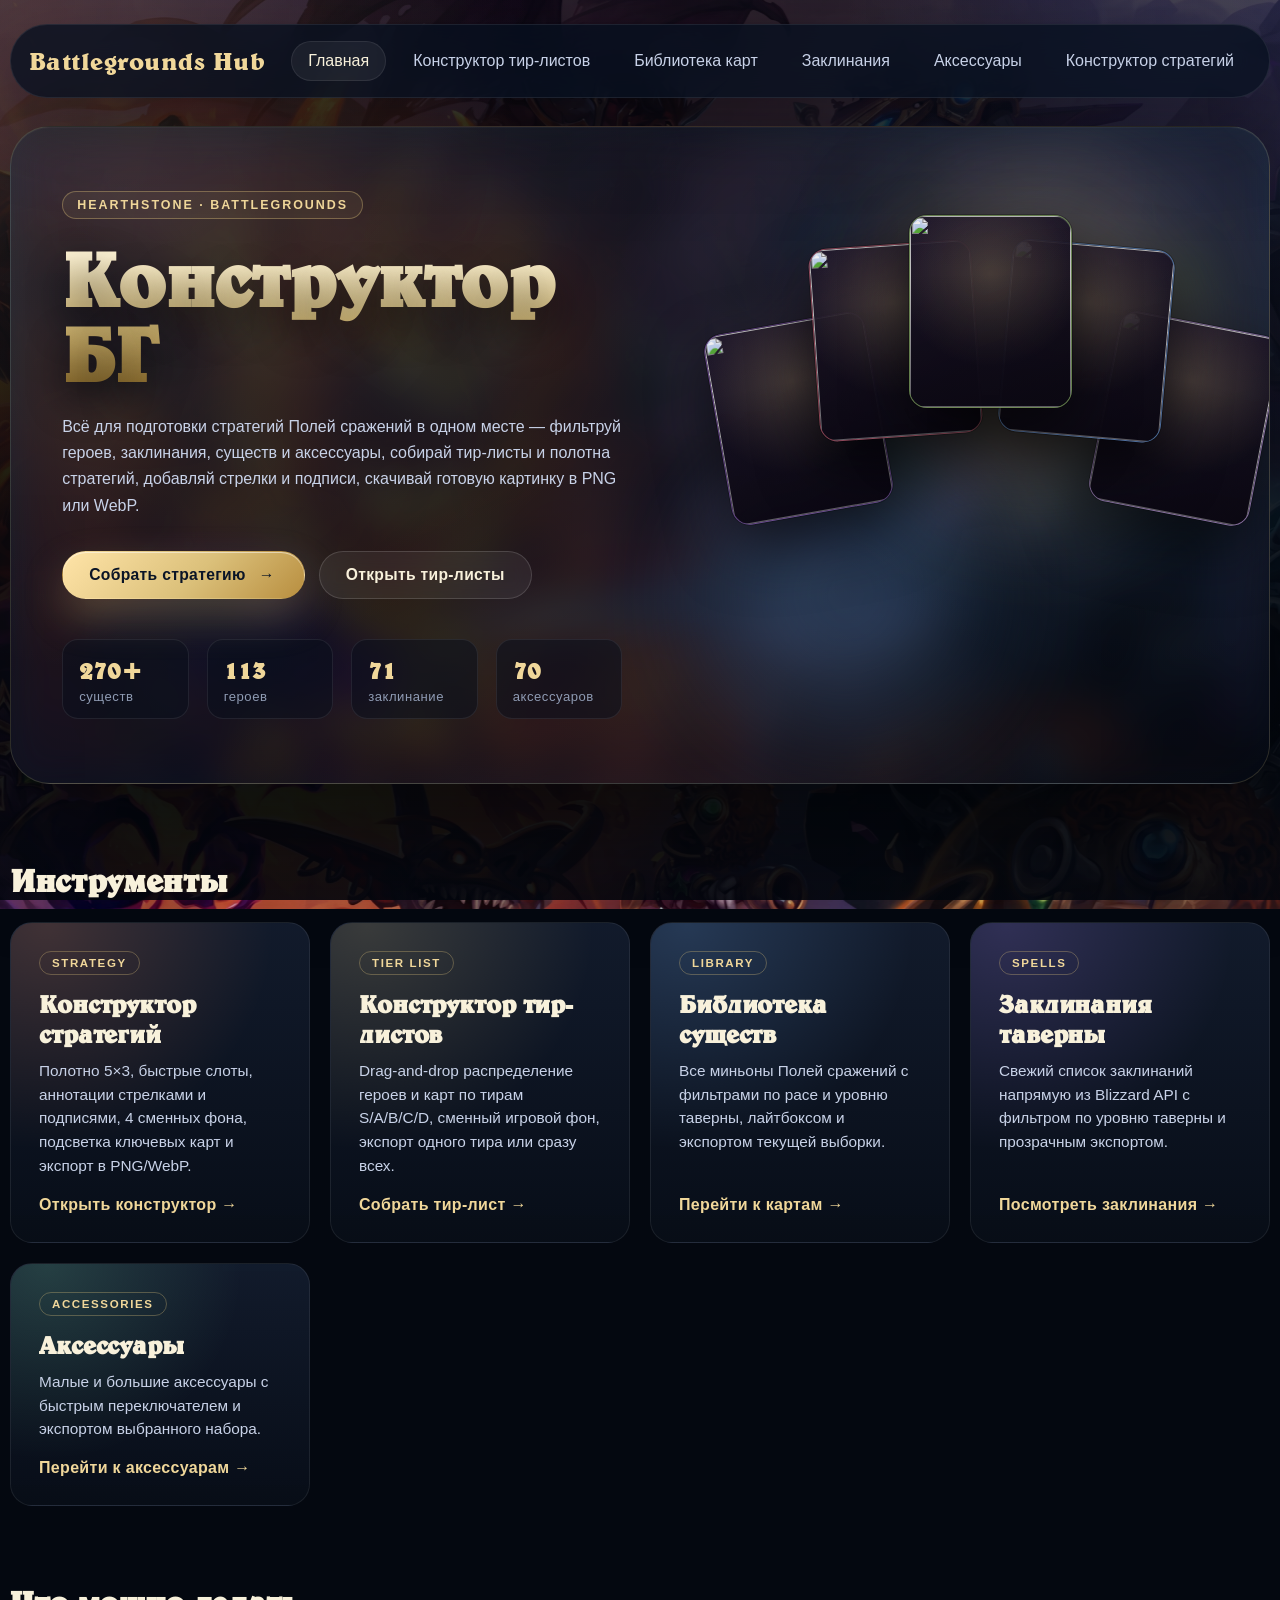
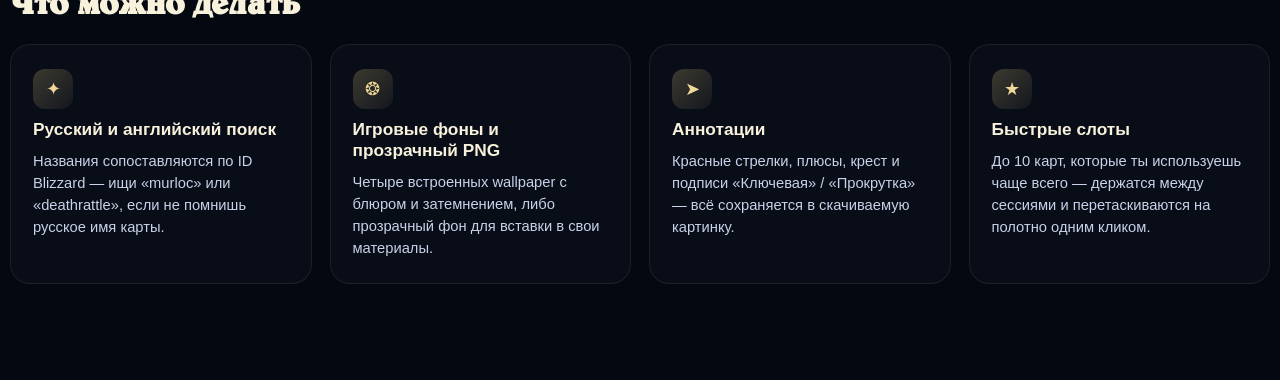
==== index.html @ 615b203b "Real card art and polish on landing Landing hero now showcases five real Battlegrounds cards — one p" ====
<!DOCTYPE html>
<html lang="ru">
<head>
  <meta charset="UTF-8">
  <meta name="viewport" content="width=device-width, initial-scale=1.0">
  <title>Конструктор БГ</title>
  <link rel="icon" type="image/svg+xml" href="./favicon.svg">
  <link rel="preload" as="image" href="./wallpaper.jpg" fetchpriority="high">
  <link rel="preload" as="font" type="font/otf" href="./font.otf" crossorigin>
  <link rel="stylesheet" href="./styles.css">
</head>
<body class="landing-page">
  <div class="page-shell page-shell-wide">
    <header class="site-header">
      <a class="brand-mark" href="./index.html">Battlegrounds Hub</a>
      <nav class="site-nav" aria-label="Основная навигация">
        <a class="nav-link is-active" href="./index.html">Главная</a>
        <a class="nav-link" href="./hero-tier-builder.html">Конструктор тир-листов</a>
        <a class="nav-link" href="./library.html">Библиотека карт</a>
        <a class="nav-link" href="./blizzard-spells.html">Заклинания</a>
        <a class="nav-link" href="./accessories.html">Аксессуары</a>
        <a class="nav-link" href="./strategy-builder.html">Конструктор стратегий</a>
      </nav>
    </header>

    <main class="landing-main">
      <section class="landing-hero">
        <div class="landing-hero-copy">
          <span class="landing-badge">Hearthstone · Battlegrounds</span>
          <h1 class="landing-title">Конструктор БГ</h1>
          <p class="landing-lead">
            Всё для подготовки стратегий Полей сражений в одном месте — фильтруй героев, заклинания, существ и аксессуары,
            собирай тир-листы и полотна стратегий, добавляй стрелки и подписи, скачивай готовую картинку в PNG или WebP.
          </p>
          <div class="landing-cta">
            <a class="landing-cta-primary" href="./strategy-builder.html">
              <span>Собрать стратегию</span>
              <span class="landing-cta-arrow" aria-hidden="true">→</span>
            </a>
            <a class="landing-cta-secondary" href="./hero-tier-builder.html">Открыть тир-листы</a>
          </div>

          <ul class="landing-stats" aria-label="Библиотека карт">
            <li>
              <span class="landing-stat-value">270+</span>
              <span class="landing-stat-label">существ</span>
            </li>
            <li>
              <span class="landing-stat-value">113</span>
              <span class="landing-stat-label">героев</span>
            </li>
            <li>
              <span class="landing-stat-value">71</span>
              <span class="landing-stat-label">заклинание</span>
            </li>
            <li>
              <span class="landing-stat-value">70</span>
              <span class="landing-stat-label">аксессуаров</span>
            </li>
          </ul>
        </div>

        <div class="landing-hero-visual" aria-hidden="true">
          <div class="landing-glow landing-glow-a"></div>
          <div class="landing-glow landing-glow-b"></div>
          <div class="landing-card-stack">
            <span class="landing-card landing-card-1" data-race="DRAGON">
              <img src="/api/card-art?id=BGS_041&amp;locale=ruRU&amp;size=256x" alt="" loading="eager" decoding="async" fetchpriority="low">
            </span>
            <span class="landing-card landing-card-2" data-race="DEMON">
              <img src="/api/card-art?id=BG26_523&amp;locale=ruRU&amp;size=256x" alt="" loading="eager" decoding="async" fetchpriority="low">
            </span>
            <span class="landing-card landing-card-3" data-race="BEAST">
              <img src="/api/card-art?id=BG29_808&amp;locale=ruRU&amp;size=256x" alt="" loading="eager" decoding="async" fetchpriority="low">
            </span>
            <span class="landing-card landing-card-4" data-race="MECHANICAL">
              <img src="/api/card-art?id=BG33_371&amp;locale=ruRU&amp;size=256x" alt="" loading="eager" decoding="async" fetchpriority="low">
            </span>
            <span class="landing-card landing-card-5" data-race="UNDEAD">
              <img src="/api/card-art?id=BG31_835&amp;locale=ruRU&amp;size=256x" alt="" loading="eager" decoding="async" fetchpriority="low">
            </span>
          </div>
        </div>
      </section>

      <section class="landing-features" aria-label="Разделы сайта">
        <h2 class="landing-section-title">Инструменты</h2>
        <div class="landing-feature-grid">
          <a class="landing-feature landing-feature-strategy" href="./strategy-builder.html">
            <span class="landing-feature-kicker">Strategy</span>
            <h3>Конструктор стратегий</h3>
            <p>Полотно 5×3, быстрые слоты, аннотации стрелками и подписями, 4 сменных фона, подсветка ключевых карт и экспорт в PNG/WebP.</p>
            <span class="landing-feature-cta">Открыть конструктор →</span>
          </a>

          <a class="landing-feature landing-feature-tier" href="./hero-tier-builder.html">
            <span class="landing-feature-kicker">Tier List</span>
            <h3>Конструктор тир-листов</h3>
            <p>Drag-and-drop распределение героев и карт по тирам S/A/B/C/D, сменный игровой фон, экспорт одного тира или сразу всех.</p>
            <span class="landing-feature-cta">Собрать тир-лист →</span>
          </a>

          <a class="landing-feature landing-feature-library" href="./library.html">
            <span class="landing-feature-kicker">Library</span>
            <h3>Библиотека существ</h3>
            <p>Все миньоны Полей сражений с фильтрами по расе и уровню таверны, лайтбоксом и экспортом текущей выборки.</p>
            <span class="landing-feature-cta">Перейти к картам →</span>
          </a>

          <a class="landing-feature landing-feature-spells" href="./blizzard-spells.html">
            <span class="landing-feature-kicker">Spells</span>
            <h3>Заклинания таверны</h3>
            <p>Свежий список заклинаний напрямую из Blizzard API с фильтром по уровню таверны и прозрачным экспортом.</p>
            <span class="landing-feature-cta">Посмотреть заклинания →</span>
          </a>

          <a class="landing-feature landing-feature-accessories" href="./accessories.html">
            <span class="landing-feature-kicker">Accessories</span>
            <h3>Аксессуары</h3>
            <p>Малые и большие аксессуары с быстрым переключателем и экспортом выбранного набора.</p>
            <span class="landing-feature-cta">Перейти к аксессуарам →</span>
          </a>
        </div>
      </section>

      <section class="landing-highlights" aria-label="Что умеет сайт">
        <h2 class="landing-section-title">Что можно делать</h2>
        <div class="landing-highlight-grid">
          <article class="landing-highlight">
            <span class="landing-highlight-icon" aria-hidden="true">✦</span>
            <h4>Русский и английский поиск</h4>
            <p>Названия сопоставляются по ID Blizzard — ищи «murloc» или «deathrattle», если не помнишь русское имя карты.</p>
          </article>
          <article class="landing-highlight">
            <span class="landing-highlight-icon" aria-hidden="true">❂</span>
            <h4>Игровые фоны и прозрачный PNG</h4>
            <p>Четыре встроенных wallpaper с блюром и затемнением, либо прозрачный фон для вставки в свои материалы.</p>
          </article>
          <article class="landing-highlight">
            <span class="landing-highlight-icon" aria-hidden="true">➤</span>
            <h4>Аннотации</h4>
            <p>Красные стрелки, плюсы, крест и подписи «Ключевая» / «Прокрутка» — всё сохраняется в скачиваемую картинку.</p>
          </article>
          <article class="landing-highlight">
            <span class="landing-highlight-icon" aria-hidden="true">★</span>
            <h4>Быстрые слоты</h4>
            <p>До 10 карт, которые ты используешь чаще всего — держатся между сессиями и перетаскиваются на полотно одним кликом.</p>
          </article>
        </div>
      </section>
    </main>
  </div>
</body>
</html>
---- styles.css ----
@font-face {
  font-family: "BgDisplay";
  src: url("./font.otf") format("opentype");
  font-display: swap;
}

:root {
  --bg: #07101f;
  --bg-soft: #0e1a2f;
  --panel: rgba(11, 20, 37, 0.86);
  --panel-strong: rgba(17, 28, 50, 0.94);
  --panel-border: rgba(255, 255, 255, 0.08);
  --text: #f8f1db;
  --muted: #c8d2e8;
  --muted-soft: #8f9bb3;
  --gold: #dbc07a;
  --gold-strong: #f0d79a;
  --accent: #79b7ff;
  --accent-soft: rgba(121, 183, 255, 0.18);
  --danger: #ff857e;
  --shadow: 0 28px 80px rgba(0, 0, 0, 0.34);
  --radius-xl: 32px;
  --radius-lg: 24px;
  --radius-md: 18px;
  --radius-sm: 12px;
  --content-width: min(1380px, calc(100vw - 48px));
}

* {
  box-sizing: border-box;
}

html {
  color-scheme: dark;
  scroll-behavior: smooth;
}

body {
  position: relative;
  isolation: isolate;
  margin: 0;
  min-height: 100vh;
  font-family: "Segoe UI", sans-serif;
  color: var(--text);
  background: #040810;
}

body::before,
body::after {
  content: "";
  position: fixed;
  inset: 0;
  pointer-events: none;
}

body::before {
  z-index: -2;
  background:
    linear-gradient(180deg, rgba(3, 8, 16, 0.1), rgba(3, 8, 16, 0.18)),
    url("./wallpaper.jpg") center / cover no-repeat;
  transform: scale(1.02);
}

body::after {
  z-index: -1;
  background:
    radial-gradient(circle at top left, rgba(219, 192, 122, 0.16), transparent 34%),
    radial-gradient(circle at top right, rgba(80, 137, 255, 0.12), transparent 28%),
    linear-gradient(180deg, rgba(4, 8, 16, 0.7) 0%, rgba(4, 10, 18, 0.8) 42%, rgba(3, 7, 14, 0.9) 100%);
}

img {
  display: block;
  max-width: 100%;
}

button,
input,
select {
  font: inherit;
}

a {
  color: inherit;
  text-decoration: none;
}

.page-shell {
  width: var(--content-width);
  margin: 0 auto;
  padding: 24px 0 72px;
}

.page-shell-wide {
  width: min(1960px, calc(100vw - 16px));
}

.site-header {
  position: sticky;
  top: 12px;
  z-index: 30;
  display: flex;
  align-items: center;
  justify-content: space-between;
  gap: 18px;
  padding: 16px 18px;
  margin-bottom: 28px;
  border: 1px solid var(--panel-border);
  border-radius: 999px;
  background: rgba(7, 16, 31, 0.78);
  backdrop-filter: blur(18px);
  box-shadow: var(--shadow);
}

.brand-mark,
h1,
h2,
h3,
.tier-badge,
.stat-card strong {
  font-family: "BgDisplay", serif;
  letter-spacing: 0.02em;
}

.brand-mark {
  font-size: clamp(1.15rem, 2vw, 1.55rem);
  color: var(--gold-strong);
}

.site-nav {
  display: flex;
  flex-wrap: wrap;
  justify-content: flex-end;
  gap: 10px;
}

.nav-link,
.chip,
.download-button,
.secondary-button,
.primary-link,
.secondary-link {
  border-radius: 999px;
  transition: transform 0.18s ease, border-color 0.18s ease, background-color 0.18s ease, color 0.18s ease;
}

.nav-link {
  padding: 10px 16px;
  color: var(--muted);
  border: 1px solid transparent;
}

.nav-link:hover,
.nav-link:focus-visible,
.nav-link.is-active {
  color: var(--text);
  border-color: var(--panel-border);
  background: rgba(255, 255, 255, 0.06);
}

.poster-hero,
.page-hero,
.library-controls-panel,
.tier-section,
.feature-panel,
.card-tile,
.lightbox-dialog {
  border: 1px solid var(--panel-border);
  background: var(--panel);
  box-shadow: var(--shadow);
}

.poster-hero,
.page-hero {
  position: relative;
  overflow: hidden;
  padding: clamp(28px, 5vw, 56px);
  border-radius: var(--radius-xl);
  background:
    radial-gradient(circle at 12% 18%, rgba(219, 192, 122, 0.18), transparent 28%),
    radial-gradient(circle at 82% 20%, rgba(121, 183, 255, 0.16), transparent 24%),
    linear-gradient(145deg, rgba(19, 28, 44, 0.96), rgba(7, 13, 24, 0.94));
}

.poster-hero {
  min-height: 360px;
  display: grid;
  align-content: center;
}

.eyebrow {
  margin: 0 0 12px;
  color: var(--gold);
  text-transform: uppercase;
  letter-spacing: 0.14em;
  font-size: 0.82rem;
}

h1 {
  margin: 0;
  font-size: clamp(2.4rem, 5vw, 4.8rem);
  line-height: 0.95;
}

.hero-copy {
  max-width: 860px;
  margin: 18px 0 0;
  color: var(--muted);
  font-size: clamp(1rem, 1.5vw, 1.16rem);
  line-height: 1.6;
}

.hero-actions,
.controls-actions,
.filter-heading-row,
.results-bar,
.tier-header,
.tier-meta,
.controls-topline {
  display: flex;
  align-items: center;
  justify-content: space-between;
  gap: 14px;
}

.hero-actions {
  margin-top: 26px;
  justify-content: flex-start;
  flex-wrap: wrap;
}

.primary-link,
.secondary-link,
.download-button,
.secondary-button {
  cursor: pointer;
  border: 1px solid var(--panel-border);
  padding: 13px 20px;
}

.primary-link,
.download-button {
  color: #08111e;
  background: linear-gradient(135deg, var(--gold-strong), #b89e61);
  font-weight: 700;
}

.secondary-link,
.secondary-button {
  color: var(--text);
  background: rgba(255, 255, 255, 0.04);
}

.primary-link:hover,
.secondary-link:hover,
.download-button:hover,
.secondary-button:hover,
.chip:hover,
.chip:focus-visible {
  transform: translateY(-1px);
}

.feature-grid,
.hero-stats {
  display: grid;
  gap: 18px;
  margin-top: 24px;
}

.feature-grid {
  grid-template-columns: repeat(auto-fit, minmax(280px, 1fr));
}

.feature-panel {
  min-height: 220px;
  padding: 28px;
  border-radius: var(--radius-lg);
}

.feature-panel h2,
.panel-title,
.group-header h2,
.tier-title {
  margin: 0;
  font-size: clamp(1.5rem, 2vw, 2.2rem);
}

.feature-panel p,
.panel-subtitle,
.group-summary,
.tier-summary,
.stat-card span,
.filter-caption,
.library-status,
.card-meta,
.lightbox-meta,
.lightbox-text {
  color: var(--muted);
  line-height: 1.5;
}

.panel-kicker {
  display: inline-block;
  margin-bottom: 10px;
  color: var(--gold);
}

.hero-stats {
  grid-template-columns: repeat(auto-fit, minmax(180px, 1fr));
}

.stat-card {
  padding: 18px 20px;
  border-radius: var(--radius-md);
  border: 1px solid var(--panel-border);
  background: rgba(255, 255, 255, 0.04);
}

.stat-card strong {
  display: block;
  margin-bottom: 6px;
  font-size: 1.5rem;
}

.tiers,
.library-results {
  margin-top: 28px;
}

.tiers,
.library-groups {
  display: grid;
  gap: 22px;
}

.tier-section,
.library-controls-panel {
  padding: 22px;
  border-radius: var(--radius-lg);
  content-visibility: auto;
  contain-intrinsic-size: 900px;
}

.tier-badge {
  display: inline-flex;
  align-items: center;
  justify-content: center;
  min-width: 84px;
  height: 84px;
  border-radius: 28px;
  font-size: 2rem;
  color: #07101f;
  background: linear-gradient(135deg, var(--gold-strong), #b29b62);
}

.hero-grid {
  display: grid;
  grid-template-columns: repeat(8, minmax(0, 1fr));
  gap: 16px;
  margin-top: 20px;
}

.hero-card {
  position: relative;
  overflow: hidden;
  display: flex;
  flex-direction: column;
  min-height: 0;
  border-radius: 24px;
  border: 1px solid rgba(255, 255, 255, 0.06);
  background: linear-gradient(180deg, rgba(31, 42, 63, 0.96), rgba(7, 13, 24, 0.98));
}

.hero-thumb {
  width: 100%;
  aspect-ratio: 0.75;
  object-fit: contain;
  object-position: center;
  background: rgba(255, 255, 255, 0.04);
}

.hero-card-body {
  display: grid;
  gap: 8px;
  padding: 12px;
}

.hero-rank {
  width: fit-content;
  padding: 7px 12px;
  border-radius: 999px;
  background: rgba(6, 11, 22, 0.86);
  color: var(--gold-strong);
  font-size: 0.85rem;
  font-weight: 700;
}

.hero-name {
  margin: 0;
  font-size: 1rem;
  line-height: 1.2;
}

.hero-subtitle {
  font-size: 0.92rem;
  color: var(--muted);
}

.library-controls-panel {
  margin-top: 24px;
  position: relative;
  overflow: hidden;
  background:
    radial-gradient(circle at top left, rgba(219, 192, 122, 0.12), transparent 22%),
    linear-gradient(180deg, rgba(10, 18, 33, 0.95), rgba(7, 16, 31, 0.9));
}

.controls-topline {
  flex-wrap: wrap;
}

.controls-grid {
  display: grid;
  grid-template-columns: minmax(0, 2fr) minmax(220px, 1fr);
  gap: 16px;
  margin-top: 20px;
}

.utility-row {
  display: flex;
  justify-content: flex-start;
  margin-top: 18px;
}

.toggle-chip {
  position: relative;
  display: inline-flex;
  align-items: center;
  gap: 12px;
  padding: 12px 16px;
  border: 1px solid var(--panel-border);
  border-radius: 999px;
  background: rgba(255, 255, 255, 0.04);
  cursor: pointer;
}

.toggle-chip input {
  position: absolute;
  opacity: 0;
  pointer-events: none;
}

.toggle-chip-box {
  width: 22px;
  height: 22px;
  border-radius: 7px;
  border: 1px solid rgba(255, 255, 255, 0.2);
  background: rgba(255, 255, 255, 0.05);
}

.toggle-chip-icon {
  width: 24px;
  height: 24px;
  background: url("./assset/дуо.webp") center / contain no-repeat;
}

.toggle-chip-label {
  color: var(--text);
  font-weight: 600;
}

.toggle-chip input:checked + .toggle-chip-box {
  background: linear-gradient(135deg, var(--gold-strong), #b89e61);
  border-color: transparent;
  box-shadow: inset 0 0 0 2px rgba(8, 17, 30, 0.25);
}

.control-field {
  display: grid;
  gap: 10px;
}

.control-label,
.filter-heading {
  margin: 0;
  font-weight: 700;
  color: var(--text);
}

.text-input,
.select-input {
  width: 100%;
  min-height: 52px;
  padding: 14px 16px;
  color: var(--text);
  border: 1px solid var(--panel-border);
  border-radius: 16px;
  background: rgba(255, 255, 255, 0.05);
}

.select-input,
.select-input option,
.select-input optgroup {
  color: var(--text);
  background-color: #141f33;
}

.select-input option:checked,
.select-input option:hover,
.select-input option:focus {
  color: #08111e;
  background: var(--gold-strong);
}

.text-input::placeholder {
  color: var(--muted-soft);
}

.filter-block {
  margin-top: 20px;
}

.chip-row {
  display: flex;
  flex-wrap: wrap;
  gap: 10px;
  margin-top: 12px;
}

.chip {
  display: inline-flex;
  align-items: center;
  gap: 10px;
  padding: 9px 14px;
  border: 1px solid var(--panel-border);
  background: rgba(255, 255, 255, 0.04);
  color: var(--muted);
  cursor: pointer;
}

.chip-icon {
  width: 26px;
  height: 26px;
  flex: 0 0 26px;
  background-image: var(--chip-icon);
  background-repeat: no-repeat;
  background-position: center;
  background-size: contain;
}

.chip-label {
  white-space: nowrap;
}

.chip.is-active {
  color: #08111e;
  border-color: transparent;
  background: linear-gradient(135deg, var(--gold-strong), #b89e61);
}

.results-bar {
  margin-bottom: 16px;
}

.library-card-grid {
  display: grid;
  grid-template-columns: repeat(8, minmax(0, 1fr));
  gap: 12px;
}

.card-tile {
  padding: 0;
  border: 0;
  border-radius: 0;
  background: transparent;
  box-shadow: none;
  cursor: pointer;
}

.card-tile:hover {
  transform: translateY(-2px);
}

.card-art {
  width: 100%;
  aspect-ratio: 0.715;
  object-fit: contain;
  object-position: center;
  border-radius: 8px;
  background: transparent;
}

.card-copy {
  display: none;
}

.library-card-grid-flat {
  margin-top: 8px;
}

.lightbox[hidden] {
  display: none;
}

.builder-layout {
  display: grid;
  grid-template-columns: minmax(460px, 620px) minmax(0, 1fr);
  gap: 18px;
}

.hero-tier-layout {
  display: grid;
  grid-template-columns: minmax(320px, 380px) minmax(0, 1fr);
  gap: 22px;
}

.builder-sidebar,
.builder-canvas-panel,
.hero-tier-sidebar,
.hero-tier-board {
  border: 1px solid var(--panel-border);
  border-radius: var(--radius-lg);
  background: var(--panel);
  box-shadow: var(--shadow);
  contain: layout paint;
}

.builder-sidebar,
.hero-tier-sidebar,
.hero-tier-board {
  padding: 22px;
}

.strategy-builder-page .builder-sidebar,
.strategy-builder-page .builder-canvas-panel {
  min-height: calc(100vh - 142px);
}

.builder-sidebar-wide {
  padding-right: 16px;
}

.builder-canvas-panel-compact {
  padding-inline: 18px;
}

.builder-title {
  margin: 0;
  font-size: clamp(2rem, 3vw, 3rem);
}

.builder-controls {
  margin-top: 20px;
}

.builder-filter-row,
.builder-toolbar {
  display: grid;
  grid-template-columns: repeat(2, minmax(0, 1fr));
  gap: 14px;
  margin-top: 14px;
}

.builder-filter-row-secondary {
  grid-template-columns: 1fr;
}

.builder-filter-row-triple {
  grid-template-columns: repeat(3, minmax(0, 1fr));
}

.builder-toolbar {
  grid-template-columns: repeat(3, minmax(0, 1fr));
}

.builder-library {
  display: grid;
  grid-template-columns: repeat(2, minmax(0, 1fr));
  gap: 12px;
  max-height: calc(100vh - 420px);
  margin-top: 16px;
  padding-right: 6px;
  overflow: auto;
  contain: layout paint;
  overscroll-behavior: contain;
  scrollbar-gutter: stable;
}

.builder-library-dense {
  max-height: calc(100vh - 360px);
}

.tier-builder-pool {
  contain: layout paint;
  overscroll-behavior: contain;
}

.hero-tier-toolbar {
  display: grid;
  grid-template-columns: repeat(2, minmax(0, 1fr));
  gap: 14px;
  margin-top: 16px;
}

.hero-tier-search {
  margin-top: 18px;
}

.hero-tier-summary {
  margin-top: 16px;
}

.hero-tier-pool {
  display: grid;
  grid-template-columns: repeat(auto-fill, minmax(140px, 140px));
  justify-content: start;
  gap: 18px 22px;
  max-height: 68vh;
  margin-top: 16px;
  padding-right: 6px;
  overflow: auto;
}

.tier-builder-rows {
  position: relative;
  display: grid;
  gap: 16px;
  isolation: isolate;
  padding: 16px;
  border-radius: var(--radius-lg);
}

.tier-builder-rows.has-wallpaper {
  background: #030813;
  border: 1px solid var(--panel-border);
  overflow: hidden;
}

.tier-builder-rows.has-wallpaper::before {
  content: "";
  position: absolute;
  inset: -40px;
  background-image: var(--board-wallpaper, url("./wallpaper.jpg"));
  background-position: center;
  background-size: cover;
  background-repeat: no-repeat;
  filter: blur(14px) brightness(0.45);
  z-index: 0;
  pointer-events: none;
  will-change: transform;
}

.tier-builder-rows[data-background="wallpaper"] { --board-wallpaper: url("./wallpaper.jpg"); }
.tier-builder-rows[data-background="wallpaper1"] { --board-wallpaper: url("./wallpaper1.jpg"); }
.tier-builder-rows[data-background="wallpaper2"] { --board-wallpaper: url("./wallpaper2.jpg"); }
.tier-builder-rows[data-background="wallpaper3"] { --board-wallpaper: url("./wallpaper3.jpg"); }

.tier-builder-rows.has-wallpaper::after {
  content: "";
  position: absolute;
  inset: 0;
  background: rgba(4, 8, 16, 0.35);
  z-index: 1;
  pointer-events: none;
}

.tier-builder-rows.has-wallpaper > .tier-builder-row {
  position: relative;
  z-index: 2;
}

.tier-builder-row-actions {
  display: flex;
  gap: 8px;
}

.tier-builder-row {
  padding: 18px;
  border: 1px solid var(--panel-border);
  border-radius: 24px;
  background: rgba(8, 15, 28, 0.82);
}

.tier-builder-row.is-over {
  border-color: rgba(240, 215, 154, 0.55);
  box-shadow: 0 0 0 1px rgba(240, 215, 154, 0.25) inset;
}

.tier-builder-row-head {
  display: flex;
  align-items: center;
  justify-content: space-between;
  gap: 14px;
  margin-bottom: 14px;
}

.tier-builder-export {
  min-width: 156px;
}

.tier-builder-badge {
  display: inline-flex;
  align-items: center;
  justify-content: center;
  min-width: 72px;
  height: 72px;
  border-radius: 22px;
  font-family: "BgDisplay", serif;
  font-size: 1.75rem;
  color: #08111e;
  background: linear-gradient(135deg, var(--gold-strong), #b89e61);
}

.tier-builder-count {
  color: var(--muted);
  font-size: 0.95rem;
}

.tier-builder-dropzone {
  display: grid;
  grid-template-columns: repeat(auto-fill, minmax(140px, 140px));
  justify-content: start;
  gap: 20px 24px;
  min-height: 128px;
}

.tier-builder-empty {
  color: var(--muted-soft);
  font-size: 0.95rem;
}

.tier-builder-card {
  overflow: visible;
  display: grid;
  gap: 10px;
  padding: 0;
  border: 0;
  border-radius: 0;
  background: transparent;
  cursor: grab;
  transition: transform 0.2s ease;
  contain: layout;
}

.tier-builder-card-media {
  width: 100%;
}

.tier-builder-card:hover {
  transform: translateY(-2px);
}

.tier-builder-card.is-dragging {
  opacity: 0.45;
}

.tier-builder-card img {
  width: 100%;
  aspect-ratio: 0.715;
  object-fit: contain;
  filter: drop-shadow(0 16px 28px rgba(0, 0, 0, 0.24));
}

.tier-builder-card-copy {
  display: grid;
  gap: 6px;
}

.tier-builder-card span,
.tier-builder-card-meta {
  font-size: 0.88rem;
  line-height: 1.15;
}

.tier-builder-card-meta {
  color: var(--muted);
}

.tier-builder-card-actions {
  display: grid;
  grid-template-columns: repeat(3, minmax(0, 1fr));
  gap: 8px;
  margin-top: -4px;
}

.tier-builder-card-button {
  border: 1px solid var(--panel-border);
  border-radius: 999px;
  background: rgba(19, 28, 46, 0.82);
  color: var(--text);
  font: inherit;
  font-weight: 700;
  padding: 8px 0;
  cursor: pointer;
}

.api-panel {
  padding: 24px;
  border-radius: var(--radius-lg);
  border: 1px solid var(--panel-border);
  background: var(--panel);
  box-shadow: var(--shadow);
}

.api-panel + .api-panel {
  margin-top: 22px;
}

.api-toolbar {
  display: grid;
  grid-template-columns: minmax(0, 1.4fr) minmax(220px, 0.8fr);
  gap: 16px;
  margin-top: 18px;
}

.spells-grid {
  display: grid;
  grid-template-columns: repeat(5, minmax(0, 1fr));
  gap: 16px;
  margin-top: 20px;
}

.spell-card {
  overflow: hidden;
  display: flex;
  flex-direction: column;
  min-height: 100%;
  border: 1px solid var(--panel-border);
  border-radius: 24px;
  background: linear-gradient(180deg, rgba(31, 42, 63, 0.96), rgba(7, 13, 24, 0.98));
  box-shadow: var(--shadow);
}

.spell-card-media {
  padding: 14px 14px 0;
}

.spell-art {
  width: 100%;
  aspect-ratio: 0.715;
  object-fit: contain;
  border-radius: 14px;
  background: rgba(255, 255, 255, 0.04);
}

.spell-card-body {
  display: grid;
  gap: 10px;
  padding: 12px 14px 16px;
}

.spell-name {
  margin: 0;
  font-size: 1.08rem;
  line-height: 1.18;
}

.spell-text {
  color: var(--muted);
  font-size: 0.92rem;
  line-height: 1.45;
}

.spell-meta {
  display: flex;
  flex-wrap: wrap;
  gap: 8px;
}

.meta-pill {
  display: inline-flex;
  align-items: center;
  padding: 6px 10px;
  border-radius: 999px;
  background: rgba(255, 255, 255, 0.06);
  color: var(--muted);
  font-size: 0.8rem;
}

.builder-card {
  display: grid;
  grid-template-columns: 92px minmax(0, 1fr);
  align-items: start;
  gap: 14px;
  width: 100%;
  padding: 12px;
  color: var(--text);
  text-align: left;
  border: 1px solid var(--panel-border);
  border-radius: 20px;
  background: linear-gradient(180deg, rgba(23, 34, 55, 0.96), rgba(8, 14, 25, 0.98));
  cursor: grab;
  contain: layout paint;
  content-visibility: auto;
  contain-intrinsic-size: 120px;
  transition: transform 0.15s ease;
}

.builder-card:hover {
  transform: translateY(-2px);
}

.builder-card.is-spell {
  background:
    radial-gradient(circle at top left, rgba(121, 183, 255, 0.14), transparent 28%),
    linear-gradient(180deg, rgba(18, 32, 57, 0.98), rgba(8, 14, 25, 0.98));
}

.builder-card.is-hero {
  background:
    radial-gradient(circle at top left, rgba(219, 192, 122, 0.16), transparent 26%),
    linear-gradient(180deg, rgba(39, 30, 16, 0.98), rgba(12, 14, 22, 0.98));
}

.builder-card-media {
  border-radius: 16px;
  background: rgba(255, 255, 255, 0.04);
}

.builder-card-art {
  width: 100%;
  aspect-ratio: 0.715;
  object-fit: contain;
}

.builder-card-copy {
  display: grid;
  gap: 6px;
}

.builder-card-topline {
  display: flex;
  align-items: center;
  justify-content: space-between;
  gap: 10px;
}

.builder-card-badge,
.builder-card-tier {
  display: inline-flex;
  align-items: center;
  min-height: 28px;
  padding: 5px 10px;
  border-radius: 999px;
  background: rgba(255, 255, 255, 0.06);
  color: var(--muted);
  font-size: 0.78rem;
  font-weight: 700;
}

.builder-card-badge {
  color: var(--gold-strong);
}

.builder-card-copy strong {
  font-size: 1rem;
  line-height: 1.2;
}

.builder-card-copy span {
  color: var(--muted);
  font-size: 0.9rem;
}

.builder-canvas-panel {
  padding: 22px;
}

.builder-canvas-head {
  display: flex;
  align-items: center;
  justify-content: space-between;
  gap: 16px;
}

.strategy-board {
  position: relative;
  min-height: calc(100vh - 240px);
  margin-top: 18px;
  overflow: visible;
  border: 1px solid rgba(255, 255, 255, 0.06);
  border-radius: 28px;
  background:
    linear-gradient(180deg, rgba(255, 255, 255, 0.02), rgba(255, 255, 255, 0.01)),
    radial-gradient(circle at top left, rgba(219, 192, 122, 0.08), transparent 22%);
}

.strategy-board-compact {
  min-height: calc(100vh - 320px);
}

.library-segmented {
  display: inline-flex;
  align-items: center;
  gap: 8px;
  padding: 6px;
  border: 1px solid var(--panel-border);
  border-radius: 999px;
  background: rgba(255, 255, 255, 0.04);
}

.library-segmented-button {
  border: 0;
  border-radius: 999px;
  background: transparent;
  color: var(--muted);
  font: inherit;
  font-weight: 600;
  padding: 10px 16px;
  cursor: pointer;
  transition: background-color 0.2s ease, color 0.2s ease, transform 0.2s ease;
}

.library-segmented-button:hover {
  color: var(--text);
  transform: translateY(-1px);
}

.library-segmented-button.is-active {
  background: rgba(219, 192, 122, 0.18);
  color: var(--text-strong);
  box-shadow: inset 0 0 0 1px rgba(219, 192, 122, 0.22);
}

.strategy-board-hint {
  position: absolute;
  inset: 50% auto auto 50%;
  width: min(480px, calc(100% - 40px));
  color: var(--muted-soft);
  text-align: center;
  transform: translate(-50%, -50%);
}

.strategy-board.is-empty .strategy-board-hint {
  display: block;
}

.placed-card {
  position: absolute;
  overflow: visible;
  cursor: grab;
  transform: translate(-50%, -50%);
  width: 15.3%;
  contain: layout;
  touch-action: none;
}

.placed-card.is-dragging {
  will-change: transform;
}

.placed-card-art {
  width: 100%;
  height: auto;
  filter: drop-shadow(0 18px 36px rgba(0, 0, 0, 0.26));
}

.placed-card.is-active .placed-card-art {
  filter:
    drop-shadow(0 0 0 rgba(0, 0, 0, 0))
    drop-shadow(0 18px 36px rgba(0, 0, 0, 0.28))
    drop-shadow(0 0 0 2px rgba(240, 215, 154, 0.45));
}

.placed-card.is-highlighted .placed-card-art {
  filter:
    drop-shadow(0 0 14px rgba(255, 222, 130, 1))
    drop-shadow(0 0 26px rgba(255, 222, 130, 0.95))
    drop-shadow(0 0 44px rgba(255, 222, 130, 0.8));
}

.placed-card-remove {
  position: absolute;
  top: -10px;
  right: -10px;
  width: 32px;
  height: 32px;
  border: 1px solid var(--panel-border);
  border-radius: 999px;
  color: var(--text);
  background: rgba(8, 17, 30, 0.9);
  cursor: pointer;
}

.placed-card.is-dragging {
  z-index: 5;
  pointer-events: none;
}

.builder-toolbar-options {
  align-items: center;
  gap: 12px;
  flex-wrap: wrap;
  margin-top: 10px;
}

.board-toolbar {
  display: flex;
  flex-wrap: wrap;
  align-items: center;
  gap: 10px;
  margin-top: 14px;
  padding: 10px 14px;
  border: 1px solid var(--panel-border);
  border-radius: var(--radius-md);
  background: rgba(11, 20, 37, 0.72);
}

.board-toolbar .secondary-button,
.board-toolbar .download-button {
  padding: 10px 18px;
  font-size: 0.9rem;
}

.board-toolbar .builder-checkbox {
  margin-left: auto;
}

.annotation-toolbar {
  display: flex;
  flex-wrap: wrap;
  align-items: center;
  gap: 8px;
  margin-top: 10px;
  padding: 8px 14px;
  border: 1px solid rgba(255, 70, 70, 0.2);
  border-radius: var(--radius-md);
  background: rgba(36, 12, 12, 0.55);
}

.board-with-annotations {
  display: flex;
  gap: 14px;
  align-items: stretch;
  margin-top: 16px;
}

.board-with-annotations > .strategy-board {
  flex: 1 1 auto;
  min-width: 0;
  margin-top: 0;
}

.annotation-toolbar-vertical {
  flex: 0 0 188px;
  margin-top: 0;
  padding: 14px 12px;
  display: flex;
  flex-direction: column;
  align-items: stretch;
  align-self: flex-start;
  gap: 8px;
  position: sticky;
  top: 16px;
}

.annotation-toolbar-vertical .annotation-toolbar-label {
  margin: 0 0 4px;
  text-align: center;
}

.annotation-toolbar-vertical .annotation-tool {
  justify-content: flex-start;
  width: 100%;
  padding: 9px 14px;
}

.annotation-toolbar-vertical .annotation-tool-clear {
  margin-left: 0;
  margin-top: 6px;
  text-align: center;
  justify-content: center;
}

.annotation-toolbar-vertical .annotation-hint {
  flex-basis: auto;
  font-size: 0.78rem;
  line-height: 1.35;
  margin-top: 4px;
}

@media (max-width: 1280px) {
  .board-with-annotations {
    flex-direction: column;
  }
  .annotation-toolbar-vertical {
    position: static;
    flex: 0 0 auto;
    width: 100%;
    flex-direction: row;
    flex-wrap: wrap;
  }
  .annotation-toolbar-vertical .annotation-tool {
    width: auto;
  }
  .annotation-toolbar-vertical .annotation-tool-clear {
    margin-left: auto;
  }
}

.annotation-toolbar-label {
  font-weight: 700;
  color: #ffb8b8;
  text-transform: uppercase;
  letter-spacing: 0.08em;
  font-size: 0.72rem;
  margin-right: 4px;
}

.annotation-tool {
  display: inline-flex;
  align-items: center;
  gap: 6px;
  padding: 8px 14px;
  border-radius: 999px;
  border: 1px solid rgba(255, 255, 255, 0.12);
  background: rgba(10, 18, 32, 0.7);
  color: var(--muted);
  font: inherit;
  font-weight: 600;
  font-size: 0.85rem;
  cursor: pointer;
  transition: background 0.15s ease, color 0.15s ease, border-color 0.15s ease;
}

.annotation-tool:hover {
  color: var(--text);
  border-color: rgba(255, 140, 140, 0.5);
}

.annotation-tool.is-active {
  background: rgba(255, 50, 50, 0.22);
  border-color: rgba(255, 120, 120, 0.8);
  color: #ffe0e0;
  box-shadow: 0 0 0 1px rgba(255, 120, 120, 0.35) inset;
}

.annotation-tool-glyph {
  font-size: 1.05rem;
  font-weight: 800;
  color: #ff7a7a;
}

.annotation-tool.is-active .annotation-tool-glyph {
  color: #ffd0d0;
}

.annotation-tool-clear {
  margin-left: auto;
  background: transparent;
  border-color: rgba(255, 255, 255, 0.08);
  color: var(--muted-soft);
}

.annotation-hint {
  flex-basis: 100%;
  color: rgba(255, 200, 200, 0.78);
  font-size: 0.82rem;
  min-height: 1em;
}

.strategy-board.is-annotating .placed-card {
  cursor: crosshair;
}

.strategy-board-annotations {
  position: absolute;
  inset: 0;
  pointer-events: none;
  z-index: 5;
}

.strategy-board-annotations .strategy-annotation {
  pointer-events: none;
}

.strategy-board[data-annotation-tool="erase"] .strategy-board-annotations {
  pointer-events: none;
}

.strategy-board[data-annotation-tool="erase"] .strategy-board-annotations .strategy-annotation {
  pointer-events: stroke;
  cursor: pointer;
}

.strategy-board[data-annotation-tool="erase"] .strategy-board-annotations g.strategy-annotation {
  pointer-events: all;
}

.strategy-board[data-annotation-tool="erase"] .strategy-board-annotations .strategy-annotation:hover {
  filter: drop-shadow(0 0 6px rgba(255, 60, 60, 0.9));
}

.strategy-annotation-pending {
  animation: ann-pulse 0.9s ease-in-out infinite alternate;
}

@keyframes ann-pulse {
  from { opacity: 0.45; }
  to { opacity: 1; }
}

.placed-card.is-ann-pending .placed-card-art {
  filter: drop-shadow(0 0 0 2px rgba(255, 90, 90, 0.85)) drop-shadow(0 0 24px rgba(255, 80, 80, 0.75));
}

.background-picker {
  display: inline-flex;
  align-items: center;
  gap: 6px;
  margin-left: auto;
  padding: 4px 6px;
  border: 1px solid var(--panel-border);
  border-radius: 999px;
  background: rgba(255, 255, 255, 0.04);
}

.background-chip {
  width: 34px;
  height: 34px;
  border: 2px solid transparent;
  border-radius: 999px;
  background: rgba(255, 255, 255, 0.06);
  background-position: center;
  background-size: cover;
  background-repeat: no-repeat;
  cursor: pointer;
  padding: 0;
  color: var(--muted-soft);
  font-size: 1.1rem;
  line-height: 1;
  transition: border-color 0.15s ease, transform 0.15s ease, box-shadow 0.15s ease;
}

.background-chip.is-transparent {
  background: rgba(255, 255, 255, 0.04);
  display: grid;
  place-items: center;
}

.background-chip:hover {
  transform: translateY(-1px);
  border-color: rgba(240, 215, 154, 0.45);
}

.background-chip.is-active {
  border-color: var(--gold-strong);
  box-shadow: 0 0 0 2px rgba(240, 215, 154, 0.25);
}

.builder-toolbar-options .secondary-button.is-active {
  background: rgba(219, 192, 122, 0.22);
  color: var(--text);
  box-shadow: inset 0 0 0 1px rgba(219, 192, 122, 0.35);
}

.builder-checkbox {
  display: inline-flex;
  align-items: center;
  gap: 8px;
  padding: 8px 14px;
  border: 1px solid var(--panel-border);
  border-radius: 999px;
  background: rgba(255, 255, 255, 0.04);
  color: var(--muted);
  font-size: 0.9rem;
  font-weight: 600;
  cursor: pointer;
  user-select: none;
}

.builder-checkbox input {
  accent-color: var(--gold);
  cursor: pointer;
}

.builder-checkbox:hover {
  color: var(--text);
}

.strategy-board {
  isolation: isolate;
}

.strategy-board-grid {
  position: absolute;
  inset: 0;
  pointer-events: none;
  opacity: 0;
  transition: opacity 0.18s ease;
  background-image:
    linear-gradient(to right, rgba(240, 215, 154, 0.55) 1px, transparent 1px),
    linear-gradient(to bottom, rgba(240, 215, 154, 0.55) 1px, transparent 1px);
  background-size: 20% 33.3333%;
  background-position: 0 0;
  z-index: 3;
}

.strategy-board.show-grid .strategy-board-grid {
  opacity: 1;
}

.strategy-board.has-wallpaper.show-grid .strategy-board-grid {
  background-image:
    linear-gradient(to right, rgba(255, 240, 200, 0.85) 2px, transparent 2px),
    linear-gradient(to bottom, rgba(255, 240, 200, 0.85) 2px, transparent 2px);
  mix-blend-mode: screen;
}

.strategy-board.has-wallpaper {
  background: #030813;
}

.strategy-board.has-wallpaper::before {
  content: "";
  position: absolute;
  inset: -40px;
  background-image: var(--board-wallpaper, url("./wallpaper.jpg"));
  background-position: center;
  background-size: cover;
  background-repeat: no-repeat;
  filter: blur(14px) brightness(0.45);
  z-index: 0;
  pointer-events: none;
  will-change: transform;
  clip-path: inset(40px round 28px);
}

.strategy-board[data-background="wallpaper"] { --board-wallpaper: url("./wallpaper.jpg"); }
.strategy-board[data-background="wallpaper1"] { --board-wallpaper: url("./wallpaper1.jpg"); }
.strategy-board[data-background="wallpaper2"] { --board-wallpaper: url("./wallpaper2.jpg"); }
.strategy-board[data-background="wallpaper3"] { --board-wallpaper: url("./wallpaper3.jpg"); }

.strategy-board.has-wallpaper::after {
  content: "";
  position: absolute;
  inset: 0;
  background: rgba(4, 8, 16, 0.35);
  z-index: 1;
  pointer-events: none;
}

.strategy-board.has-wallpaper .strategy-board-hint,
.strategy-board.has-wallpaper .placed-card {
  z-index: 4;
}

.quick-slots-panel {
  margin-top: 18px;
  padding: 14px 16px;
  border: 1px solid var(--panel-border);
  border-radius: var(--radius-md);
  background: rgba(11, 20, 37, 0.72);
}

.quick-slots-header {
  display: flex;
  align-items: baseline;
  justify-content: space-between;
  gap: 12px;
  margin-bottom: 10px;
}

.quick-slots-hint {
  color: var(--muted-soft);
  font-size: 0.8rem;
}

.quick-slots-list {
  display: grid;
  grid-template-columns: repeat(10, 1fr);
  gap: 8px;
}

.quick-slot {
  position: relative;
  aspect-ratio: 3 / 4;
  border: 1px dashed rgba(219, 192, 122, 0.25);
  border-radius: 10px;
  background: rgba(255, 255, 255, 0.03);
  cursor: pointer;
  overflow: hidden;
  transition: border-color 0.15s ease, background 0.15s ease, transform 0.15s ease;
}

.quick-slot.is-empty::after {
  content: "+";
  position: absolute;
  inset: 0;
  display: grid;
  place-items: center;
  color: rgba(219, 192, 122, 0.4);
  font-size: 1.6rem;
  font-weight: 300;
}

.quick-slot.is-filled {
  border-style: solid;
  border-color: rgba(219, 192, 122, 0.35);
  background: rgba(7, 14, 26, 0.6);
}

.quick-slot.is-drop-target {
  border-color: var(--gold);
  background: rgba(219, 192, 122, 0.18);
  transform: translateY(-1px);
}

.quick-slot-art {
  width: 100%;
  height: 100%;
  object-fit: cover;
  pointer-events: none;
}

.quick-slot-remove {
  position: absolute;
  top: 4px;
  right: 4px;
  width: 20px;
  height: 20px;
  border: 1px solid rgba(255, 255, 255, 0.18);
  border-radius: 999px;
  background: rgba(8, 17, 30, 0.9);
  color: var(--text);
  font-size: 0.8rem;
  line-height: 1;
  cursor: pointer;
  display: grid;
  place-items: center;
  padding: 0;
}

.quick-slot-remove:hover {
  background: rgba(255, 133, 126, 0.22);
}

@media (max-width: 960px) {
  .quick-slots-list {
    grid-template-columns: repeat(5, 1fr);
  }
}

.lightbox {
  position: fixed;
  inset: 0;
  z-index: 60;
}

.lightbox-backdrop {
  position: absolute;
  inset: 0;
  background: rgba(1, 4, 10, 0.82);
  backdrop-filter: blur(14px);
}

.lightbox-dialog {
  position: relative;
  width: min(1180px, calc(100vw - 32px));
  max-height: calc(100vh - 32px);
  margin: 16px auto;
  padding: 22px;
  border-radius: 30px;
  background: rgba(10, 18, 31, 0.96);
}

.lightbox-body {
  display: grid;
  grid-template-columns: minmax(280px, 420px) minmax(0, 1fr);
  gap: 24px;
  align-items: start;
}

.lightbox-image {
  width: 100%;
  max-height: calc(100vh - 140px);
  object-fit: contain;
  border-radius: 22px;
  background: rgba(255, 255, 255, 0.04);
}

.lightbox-copy {
  padding-right: 40px;
}

.lightbox-copy h2 {
  margin: 0 0 14px;
  font-size: clamp(1.8rem, 3vw, 2.8rem);
}

.lightbox-text {
  white-space: pre-wrap;
}

.lightbox-close,
.lightbox-nav {
  position: absolute;
  border: 1px solid var(--panel-border);
  border-radius: 999px;
  color: var(--text);
  background: rgba(255, 255, 255, 0.06);
  cursor: pointer;
}

.lightbox-close {
  top: 14px;
  right: 14px;
  width: 42px;
  height: 42px;
  font-size: 1.6rem;
}

.lightbox-nav {
  top: 50%;
  transform: translateY(-50%);
  width: 46px;
  height: 46px;
  font-size: 1.8rem;
}

.lightbox-prev {
  left: 14px;
}

.lightbox-next {
  right: 14px;
}

.visually-hidden {
  position: absolute;
  width: 1px;
  height: 1px;
  padding: 0;
  margin: -1px;
  overflow: hidden;
  clip: rect(0, 0, 0, 0);
  white-space: nowrap;
  border: 0;
}

@media (max-width: 1300px) {
  .hero-grid,
  .library-card-grid,
  .spells-grid {
    grid-template-columns: repeat(6, minmax(0, 1fr));
  }

  .page-shell-wide {
    width: min(100vw - 20px, 1540px);
  }
}

@media (max-width: 1024px) {
  .builder-layout,
  .hero-tier-layout {
    grid-template-columns: 1fr;
  }

  .page-shell {
    width: min(100vw - 24px, 1380px);
    padding-top: 16px;
  }

  .site-header {
    position: static;
    border-radius: 24px;
  }

  .controls-grid,
  .builder-filter-row,
  .builder-toolbar,
  .hero-tier-toolbar,
  .api-toolbar,
  .lightbox-body {
    grid-template-columns: 1fr;
  }

  .lightbox-copy {
    padding-right: 0;
  }

  .hero-grid,
  .library-card-grid,
  .spells-grid {
    grid-template-columns: repeat(4, minmax(0, 1fr));
  }

  .strategy-builder-page .builder-sidebar,
  .strategy-builder-page .builder-canvas-panel {
    min-height: 0;
  }

  .builder-library {
    grid-template-columns: 1fr;
    max-height: 60vh;
  }

  .strategy-board {
    min-height: 68vh;
  }
}

@media (max-width: 720px) {
  .page-shell {
    width: min(100vw - 18px, 1380px);
    padding-bottom: 42px;
  }

  .site-header,
  .tier-header,
  .tier-meta,
  .results-bar,
  .filter-heading-row,
  .builder-canvas-head,
  .utility-row {
    align-items: stretch;
  }

  .site-header,
  .tier-header,
  .builder-canvas-head,
  .tier-builder-row-head,
  .controls-topline,
  .results-bar {
    flex-direction: column;
  }

  .hero-grid,
  .library-card-grid,
  .spells-grid {
    grid-template-columns: repeat(2, minmax(0, 1fr));
  }

  .tier-badge {
    min-width: 68px;
    height: 68px;
    border-radius: 22px;
    font-size: 1.6rem;
  }

  .lightbox-dialog {
    padding: 16px;
  }

  .lightbox-nav {
    display: none;
  }
}

/* ======================= Landing page ======================= */

.landing-page .page-shell {
  padding-bottom: 96px;
}

.landing-main {
  display: grid;
  gap: clamp(48px, 6vw, 96px);
  margin-top: 28px;
}

.landing-hero,
.landing-features,
.landing-highlights {
  animation: landing-fade-in 0.7s ease both;
}
.landing-features { animation-delay: 0.1s; }
.landing-highlights { animation-delay: 0.2s; }

@keyframes landing-fade-in {
  from { opacity: 0; transform: translateY(14px); }
  to { opacity: 1; transform: translateY(0); }
}

.landing-hero {
  position: relative;
  display: grid;
  grid-template-columns: minmax(0, 1.2fr) minmax(0, 1fr);
  gap: clamp(24px, 4vw, 64px);
  align-items: center;
  padding: clamp(32px, 5vw, 72px) clamp(28px, 4vw, 64px);
  border: 1px solid rgba(219, 192, 122, 0.18);
  border-radius: 40px;
  overflow: hidden;
  isolation: isolate;
  background:
    radial-gradient(circle at 10% 0%, rgba(219, 192, 122, 0.16), transparent 42%),
    radial-gradient(circle at 92% 10%, rgba(121, 183, 255, 0.18), transparent 38%),
    radial-gradient(circle at 50% 120%, rgba(255, 100, 80, 0.14), transparent 45%),
    linear-gradient(160deg, rgba(24, 33, 52, 0.96), rgba(6, 11, 21, 0.98));
  box-shadow:
    0 40px 120px rgba(0, 0, 0, 0.55),
    inset 0 1px 0 rgba(255, 255, 255, 0.05);
}

.landing-hero::before {
  content: "";
  position: absolute;
  inset: 0;
  background-image: url("./wallpaper.jpg");
  background-size: cover;
  background-position: center;
  filter: blur(20px) brightness(0.35) saturate(1.15);
  opacity: 0.35;
  z-index: -1;
}

.landing-hero-copy {
  display: flex;
  flex-direction: column;
  align-items: flex-start;
  max-width: 640px;
}

.landing-badge {
  display: inline-flex;
  align-items: center;
  gap: 8px;
  padding: 6px 14px;
  border: 1px solid rgba(219, 192, 122, 0.38);
  border-radius: 999px;
  background: rgba(219, 192, 122, 0.08);
  color: var(--gold-strong);
  font-size: 0.78rem;
  font-weight: 700;
  letter-spacing: 0.16em;
  text-transform: uppercase;
}

.landing-title {
  margin: 22px 0 0;
  font-family: "BgDisplay", Georgia, serif;
  font-size: clamp(2.8rem, 6vw, 5.6rem);
  font-weight: 700;
  line-height: 0.98;
  letter-spacing: -0.01em;
  background: linear-gradient(180deg, #fff4d4 10%, #dbc07a 55%, #8f6d2a 100%);
  -webkit-background-clip: text;
  background-clip: text;
  color: transparent;
  text-shadow: 0 18px 40px rgba(0, 0, 0, 0.4);
}

.landing-lead {
  margin: 22px 0 0;
  max-width: 560px;
  color: var(--muted);
  font-size: clamp(1rem, 1.25vw, 1.18rem);
  line-height: 1.65;
}

.landing-cta {
  display: inline-flex;
  flex-wrap: wrap;
  gap: 14px;
  margin-top: 32px;
}

.landing-cta-primary,
.landing-cta-secondary {
  position: relative;
  display: inline-flex;
  align-items: center;
  gap: 10px;
  padding: 14px 26px;
  border-radius: 999px;
  font-weight: 700;
  font-size: 0.98rem;
  letter-spacing: 0.02em;
  text-decoration: none;
  cursor: pointer;
  transition: transform 0.18s ease, box-shadow 0.18s ease, background 0.18s ease;
  border: 1px solid transparent;
}

.landing-cta-primary {
  color: #0a1426;
  background: linear-gradient(135deg, #ffe4a8, #dbc07a 55%, #b88e3f);
  box-shadow:
    0 18px 40px rgba(219, 192, 122, 0.28),
    inset 0 1px 0 rgba(255, 255, 255, 0.5);
  overflow: hidden;
}

.landing-cta-primary::after {
  content: "";
  position: absolute;
  inset: 0;
  background: linear-gradient(120deg, transparent 30%, rgba(255, 255, 255, 0.55) 50%, transparent 70%);
  transform: translateX(-120%);
  transition: transform 0.6s ease;
  pointer-events: none;
}

.landing-cta-primary:hover {
  transform: translateY(-2px);
  box-shadow:
    0 22px 52px rgba(219, 192, 122, 0.45),
    inset 0 1px 0 rgba(255, 255, 255, 0.55);
}

.landing-cta-primary:hover::after {
  transform: translateX(120%);
}

.landing-cta-arrow {
  display: inline-flex;
  align-items: center;
  justify-content: center;
  width: 22px;
  transition: transform 0.18s ease;
}

.landing-cta-primary:hover .landing-cta-arrow {
  transform: translateX(3px);
}

.landing-cta-secondary {
  color: var(--text);
  background: rgba(255, 255, 255, 0.06);
  border-color: rgba(255, 255, 255, 0.14);
  backdrop-filter: blur(8px);
}

.landing-cta-secondary:hover {
  transform: translateY(-2px);
  background: rgba(255, 255, 255, 0.12);
  border-color: rgba(219, 192, 122, 0.45);
}

.landing-stats {
  display: grid;
  grid-template-columns: repeat(4, minmax(0, 1fr));
  gap: 18px;
  margin: 40px 0 0;
  padding: 0;
  list-style: none;
  width: 100%;
  max-width: 560px;
}

.landing-stats li {
  display: flex;
  flex-direction: column;
  gap: 4px;
  padding: 14px 16px;
  border: 1px solid rgba(255, 255, 255, 0.08);
  border-radius: 16px;
  background: rgba(10, 16, 28, 0.55);
}

.landing-stat-value {
  font-family: "BgDisplay", Georgia, serif;
  font-size: clamp(1.5rem, 2vw, 2rem);
  font-weight: 700;
  color: var(--gold-strong);
}

.landing-stat-label {
  color: var(--muted-soft);
  font-size: 0.82rem;
  letter-spacing: 0.04em;
}

.landing-hero-visual {
  position: relative;
  min-height: 360px;
  display: flex;
  align-items: center;
  justify-content: center;
}

.landing-glow {
  position: absolute;
  border-radius: 50%;
  filter: blur(60px);
  opacity: 0.6;
  pointer-events: none;
}

.landing-glow-a {
  width: 320px;
  height: 320px;
  background: rgba(219, 192, 122, 0.45);
  top: -40px;
  right: 20px;
}

.landing-glow-b {
  width: 260px;
  height: 260px;
  background: rgba(121, 183, 255, 0.4);
  bottom: -30px;
  left: 0;
}

.landing-card-stack {
  position: relative;
  width: 100%;
  max-width: 480px;
  aspect-ratio: 1 / 1;
}

.landing-card {
  position: absolute;
  width: 34%;
  aspect-ratio: 1 / 1.18;
  border-radius: 18px;
  overflow: hidden;
  border: 1px solid rgba(219, 192, 122, 0.38);
  box-shadow:
    0 26px 60px rgba(0, 0, 0, 0.6),
    inset 0 1px 0 rgba(255, 255, 255, 0.14),
    0 0 0 1px rgba(0, 0, 0, 0.25);
  animation: landing-float 7s ease-in-out infinite;
  transform-origin: 50% 80%;
  background: radial-gradient(circle at 50% 30%, rgba(219, 192, 122, 0.22), transparent 60%),
    linear-gradient(160deg, rgba(30, 22, 44, 0.9), rgba(12, 10, 18, 0.98));
  transition: transform 0.35s ease, box-shadow 0.35s ease;
  contain: layout paint;
}

.landing-card::after {
  content: "";
  position: absolute;
  inset: 0;
  background: linear-gradient(180deg, rgba(16, 10, 24, 0.08) 0%, transparent 30%, rgba(10, 6, 18, 0.55) 100%);
  pointer-events: none;
}

.landing-card img {
  width: 100%;
  height: 100%;
  object-fit: cover;
  object-position: center 28%;
}

.landing-card[data-race="DRAGON"] { border-color: rgba(192, 128, 255, 0.45); }
.landing-card[data-race="DEMON"] { border-color: rgba(255, 120, 140, 0.5); }
.landing-card[data-race="BEAST"] { border-color: rgba(170, 220, 120, 0.55); }
.landing-card[data-race="MECHANICAL"] { border-color: rgba(121, 183, 255, 0.55); }
.landing-card[data-race="UNDEAD"] { border-color: rgba(220, 180, 255, 0.55); }

.landing-card-1 { left: 0%; top: 22%; --tf: rotate(-10deg); animation-delay: 0s; z-index: 1; }
.landing-card-2 { left: 19%; top: 6%; --tf: rotate(-4deg); animation-delay: 0.4s; z-index: 2; }
.landing-card-3 { left: 38%; top: 0%; --tf: rotate(0deg); animation-delay: 0.8s; z-index: 3; }
.landing-card-4 { left: 57%; top: 6%; --tf: rotate(5deg); animation-delay: 1.2s; z-index: 2; }
.landing-card-5 { left: 76%; top: 22%; --tf: rotate(11deg); animation-delay: 1.6s; z-index: 1; }

.landing-card-1, .landing-card-2, .landing-card-3, .landing-card-4, .landing-card-5 {
  transform: var(--tf);
}

.landing-card-stack:hover .landing-card {
  animation-play-state: paused;
}

.landing-card-stack:hover .landing-card-1 { transform: var(--tf) translate(-12px, -4px); }
.landing-card-stack:hover .landing-card-2 { transform: var(--tf) translate(-6px, -8px); }
.landing-card-stack:hover .landing-card-3 { transform: var(--tf) translateY(-14px); }
.landing-card-stack:hover .landing-card-4 { transform: var(--tf) translate(6px, -8px); }
.landing-card-stack:hover .landing-card-5 { transform: var(--tf) translate(12px, -4px); }

@keyframes landing-float {
  0%, 100% { transform: var(--tf) translateY(0); }
  50% { transform: var(--tf) translateY(-10px); }
}

.landing-section-title {
  margin: 0 0 22px;
  font-family: "BgDisplay", Georgia, serif;
  font-size: clamp(1.75rem, 2.5vw, 2.4rem);
  color: var(--text);
  letter-spacing: -0.01em;
}

.landing-feature-grid {
  display: grid;
  grid-template-columns: repeat(auto-fit, minmax(300px, 1fr));
  gap: 20px;
}

.landing-feature {
  position: relative;
  display: flex;
  flex-direction: column;
  gap: 10px;
  padding: 28px;
  border: 1px solid var(--panel-border);
  border-radius: 22px;
  background: linear-gradient(180deg, rgba(20, 30, 48, 0.88), rgba(8, 14, 24, 0.95));
  color: var(--text);
  text-decoration: none;
  overflow: hidden;
  isolation: isolate;
  transition: transform 0.2s ease, border-color 0.2s ease, box-shadow 0.2s ease;
}

.landing-feature::before {
  content: "";
  position: absolute;
  inset: 0;
  background: var(--feature-glow, radial-gradient(circle at 10% 0%, rgba(219, 192, 122, 0.14), transparent 55%));
  opacity: 0.9;
  z-index: -1;
  transition: opacity 0.2s ease;
}

.landing-feature-strategy { --feature-glow: radial-gradient(circle at 12% 0%, rgba(255, 145, 95, 0.22), transparent 55%); }
.landing-feature-tier { --feature-glow: radial-gradient(circle at 12% 0%, rgba(219, 192, 122, 0.22), transparent 55%); }
.landing-feature-library { --feature-glow: radial-gradient(circle at 12% 0%, rgba(121, 183, 255, 0.22), transparent 55%); }
.landing-feature-spells { --feature-glow: radial-gradient(circle at 12% 0%, rgba(173, 135, 255, 0.22), transparent 55%); }
.landing-feature-accessories { --feature-glow: radial-gradient(circle at 12% 0%, rgba(140, 255, 190, 0.18), transparent 55%); }

.landing-feature:hover {
  transform: translateY(-4px);
  border-color: rgba(219, 192, 122, 0.35);
  box-shadow: 0 26px 60px rgba(0, 0, 0, 0.45);
}

.landing-feature:hover::before {
  opacity: 1.3;
}

.landing-feature-kicker {
  align-self: flex-start;
  padding: 5px 12px;
  border: 1px solid rgba(219, 192, 122, 0.32);
  border-radius: 999px;
  color: var(--gold-strong);
  font-size: 0.72rem;
  font-weight: 700;
  letter-spacing: 0.14em;
  text-transform: uppercase;
}

.landing-feature h3 {
  margin: 4px 0 0;
  font-family: "BgDisplay", Georgia, serif;
  font-size: 1.55rem;
  color: var(--text);
  letter-spacing: -0.005em;
}

.landing-feature p {
  margin: 0;
  color: var(--muted);
  font-size: 0.96rem;
  line-height: 1.55;
  flex: 1;
}

.landing-feature-cta {
  margin-top: 8px;
  color: var(--gold-strong);
  font-weight: 700;
  letter-spacing: 0.02em;
  transition: transform 0.2s ease;
}

.landing-feature:hover .landing-feature-cta {
  transform: translateX(4px);
}

.landing-highlight-grid {
  display: grid;
  grid-template-columns: repeat(auto-fit, minmax(260px, 1fr));
  gap: 18px;
}

.landing-highlight {
  display: flex;
  flex-direction: column;
  gap: 10px;
  padding: 24px 22px;
  border: 1px solid rgba(255, 255, 255, 0.08);
  border-radius: 20px;
  background: rgba(10, 16, 28, 0.7);
  transition: transform 0.2s ease, border-color 0.2s ease;
}

.landing-highlight:hover {
  transform: translateY(-3px);
  border-color: rgba(219, 192, 122, 0.3);
}

.landing-highlight-icon {
  display: inline-flex;
  align-items: center;
  justify-content: center;
  width: 40px;
  height: 40px;
  border-radius: 12px;
  background: linear-gradient(135deg, rgba(219, 192, 122, 0.25), rgba(219, 192, 122, 0.05));
  color: var(--gold-strong);
  font-size: 1.1rem;
}

.landing-highlight h4 {
  margin: 0;
  font-size: 1.08rem;
  color: var(--text);
}

.landing-highlight p {
  margin: 0;
  color: var(--muted);
  font-size: 0.92rem;
  line-height: 1.5;
}

@media (max-width: 960px) {
  .landing-hero {
    grid-template-columns: 1fr;
  }
  .landing-hero-visual {
    min-height: 240px;
    order: -1;
  }
  .landing-stats {
    grid-template-columns: repeat(2, minmax(0, 1fr));
  }
}

@media (prefers-reduced-motion: reduce) {
  .landing-card { animation: none; }
  .landing-hero,
  .landing-features,
  .landing-highlights { animation: none; }
  .landing-cta-primary::after { display: none; }
  .landing-cta-primary,
  .landing-cta-secondary,
  .landing-feature,
  .landing-highlight { transition: none; }
}
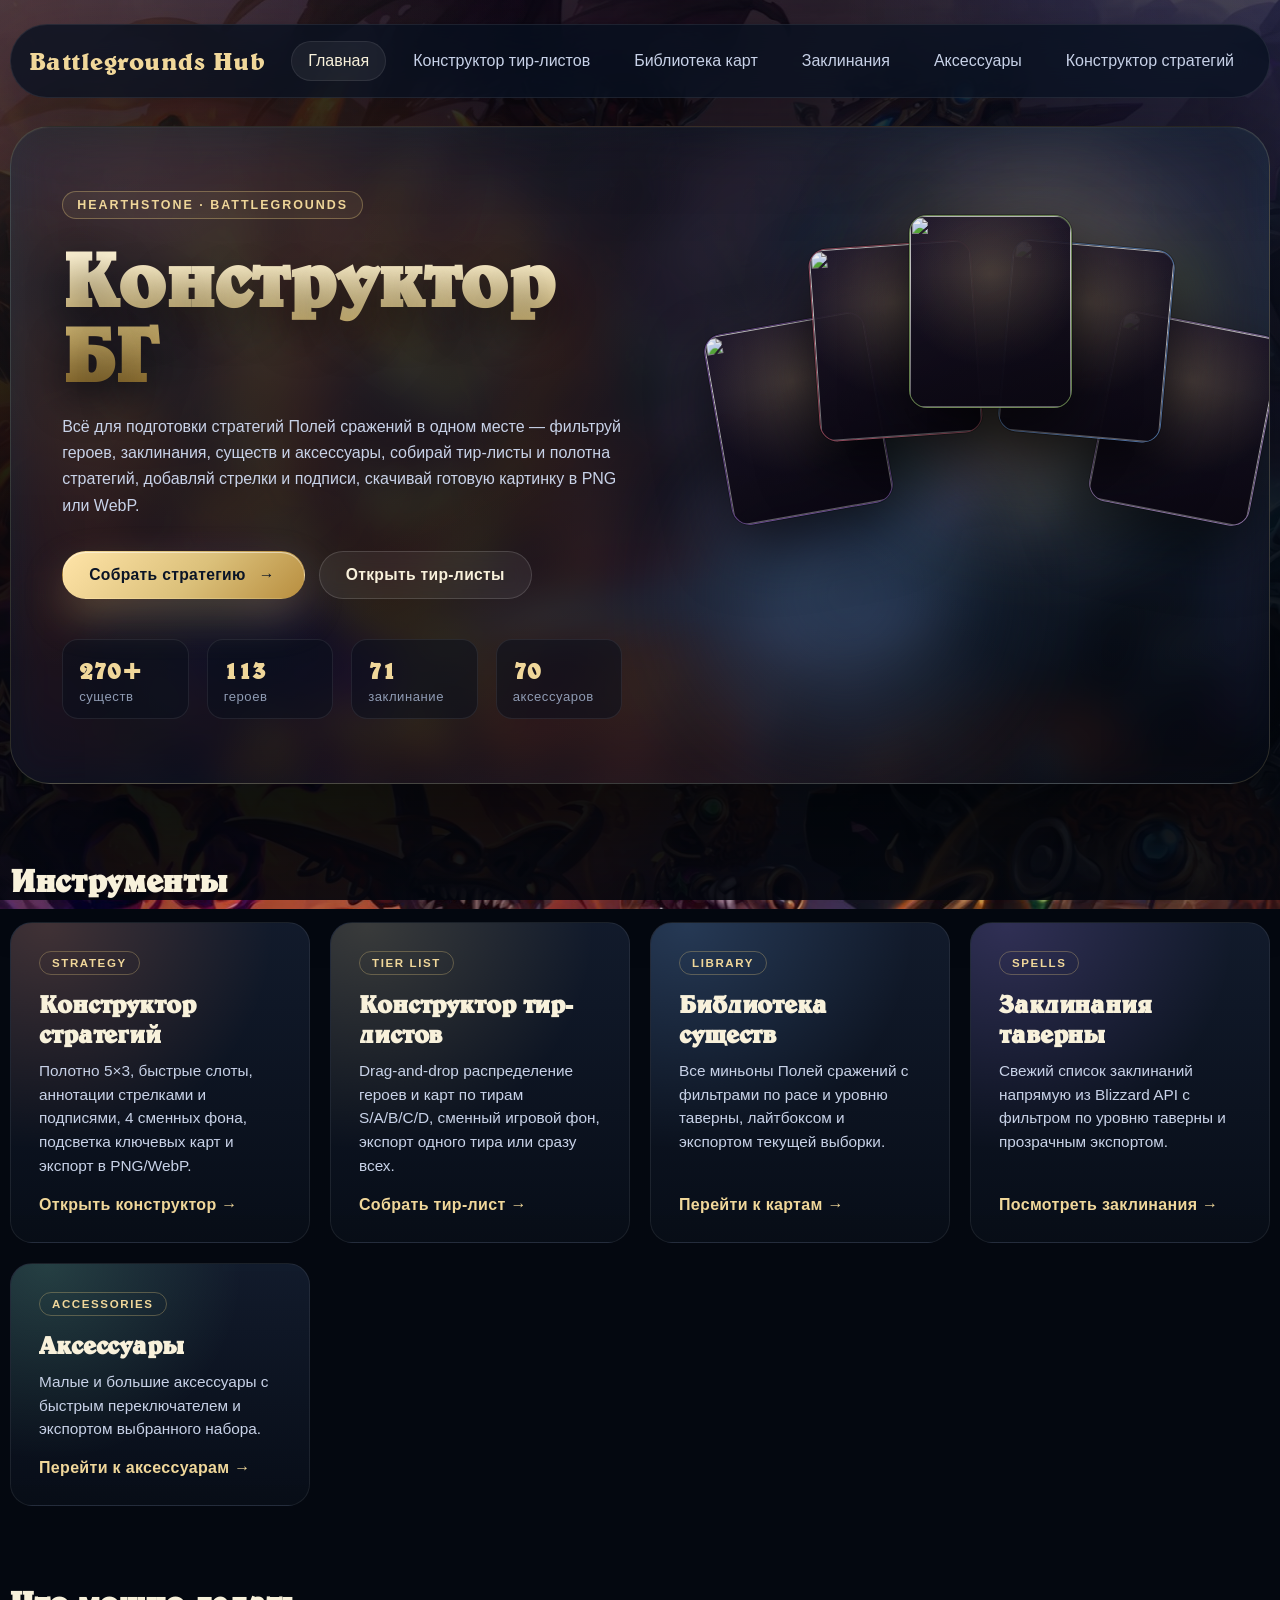
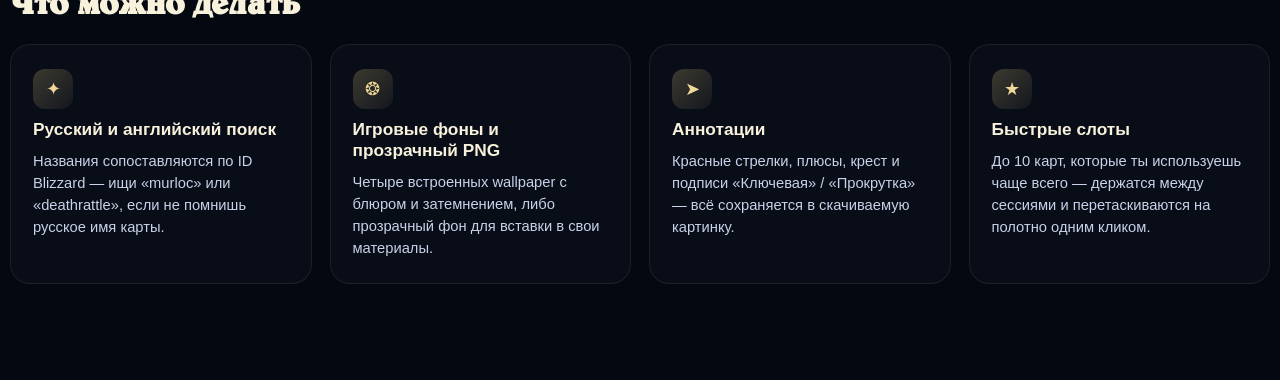
==== commit 175639b9: "Audit fixes: meta/manifest, focus styles, XSS guard, WebP, minify Critical - Add full <meta> set on " ====
--- a/index.html
+++ b/index.html
@@ -3,8 +3,22 @@
 <head>
   <meta charset="UTF-8">
   <meta name="viewport" content="width=device-width, initial-scale=1.0">
-  <title>Конструктор БГ</title>
+  <title>Конструктор БГ — стратегии, тир-листы и библиотека Hearthstone Battlegrounds</title>
+  <meta name="description" content="Собирай стратегии и тир-листы Hearthstone Battlegrounds: фильтры по героям, существам и заклинаниям, аннотации стрелками и подписями, экспорт в PNG или WebP.">
+  <meta name="color-scheme" content="dark">
+  <meta name="theme-color" content="#dbc07a">
+  <meta property="og:type" content="website">
+  <meta property="og:site_name" content="Конструктор БГ">
+  <meta property="og:title" content="Конструктор БГ">
+  <meta property="og:description" content="Стратегии, тир-листы и библиотека Hearthstone Battlegrounds в одном месте.">
+  <meta property="og:image" content="./wallpaper.jpg">
+  <meta property="og:locale" content="ru_RU">
+  <meta name="twitter:card" content="summary_large_image">
+  <meta name="twitter:title" content="Конструктор БГ">
+  <meta name="twitter:description" content="Стратегии, тир-листы и библиотека Hearthstone Battlegrounds.">
+  <meta name="twitter:image" content="./wallpaper.jpg">
   <link rel="icon" type="image/svg+xml" href="./favicon.svg">
+  <link rel="manifest" href="./manifest.webmanifest">
   <link rel="preload" as="image" href="./wallpaper.jpg" fetchpriority="high">
   <link rel="preload" as="font" type="font/otf" href="./font.otf" crossorigin>
   <link rel="stylesheet" href="./styles.css">
--- a/styles.css
+++ b/styles.css
@@ -58,7 +58,9 @@
   background:
     linear-gradient(180deg, rgba(3, 8, 16, 0.1), rgba(3, 8, 16, 0.18)),
     url("./wallpaper.jpg") center / cover no-repeat;
-  transform: scale(1.02);
+  transform: scale(1.02) translateZ(0);
+  will-change: transform;
+  contain: strict;
 }
 
 body::after {
@@ -2333,3 +2335,36 @@
   .landing-feature,
   .landing-highlight { transition: none; }
 }
+
+/* ======================= Accessible focus ======================= */
+
+:focus {
+  outline: none;
+}
+
+a:focus-visible,
+button:focus-visible,
+input:focus-visible,
+select:focus-visible,
+textarea:focus-visible,
+[tabindex]:focus-visible,
+.chip:focus-visible,
+.builder-card:focus-visible,
+.tier-builder-card:focus-visible,
+.placed-card:focus-visible,
+.background-chip:focus-visible,
+.annotation-tool:focus-visible,
+.quick-slot:focus-visible,
+.landing-feature:focus-visible,
+.landing-highlight:focus-visible,
+.landing-cta-primary:focus-visible,
+.landing-cta-secondary:focus-visible {
+  outline: 2px solid var(--gold-strong);
+  outline-offset: 3px;
+  box-shadow: 0 0 0 4px rgba(240, 215, 154, 0.18);
+}
+
+.text-input:focus-visible,
+.select-input:focus-visible {
+  outline-offset: 2px;
+}
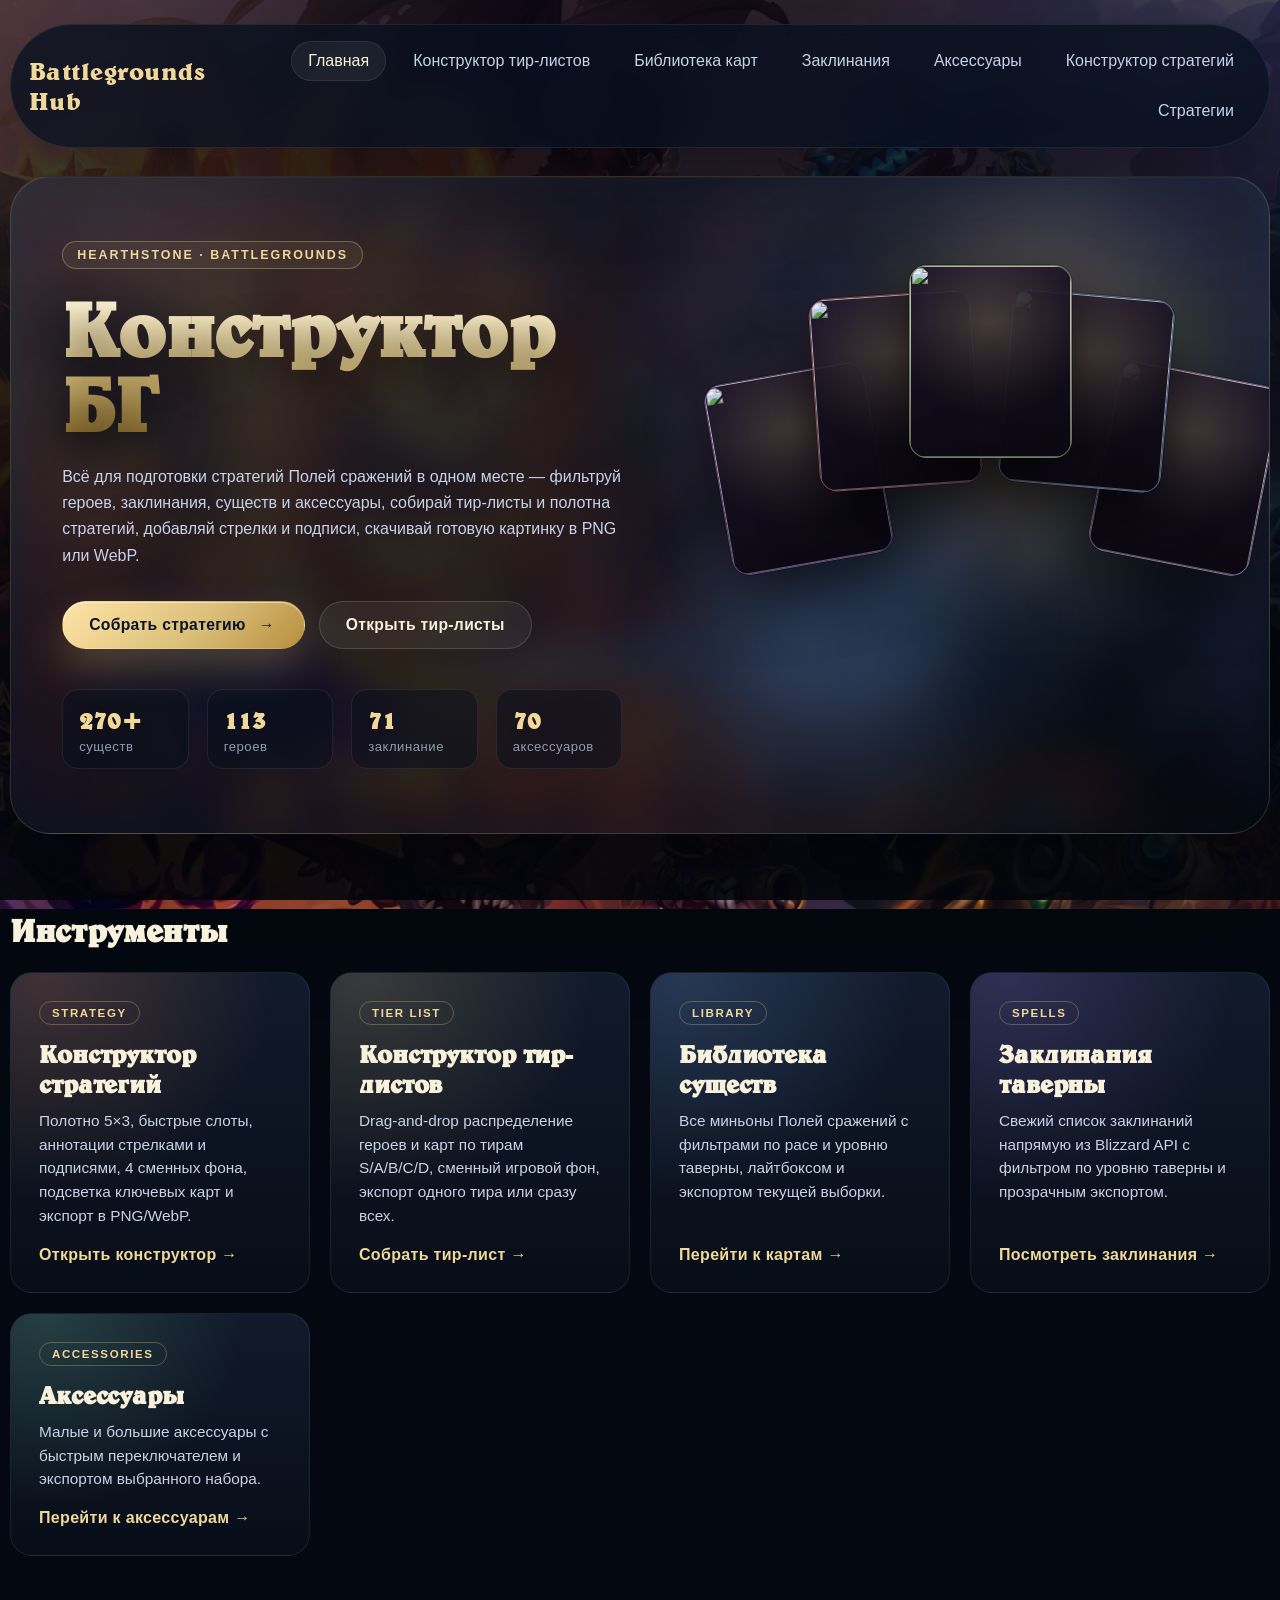
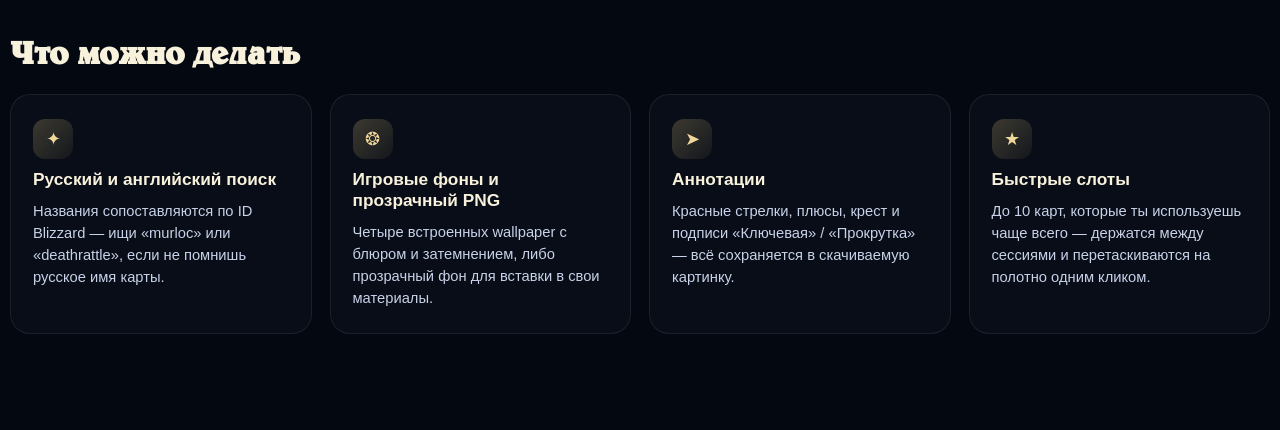
==== commit 860d00d3: "Add Стратегии page with comp tier list + scraper script New /strategies.html page renders meta comp " ====
--- a/index.html
+++ b/index.html
@@ -34,6 +34,7 @@
         <a class="nav-link" href="./blizzard-spells.html">Заклинания</a>
         <a class="nav-link" href="./accessories.html">Аксессуары</a>
         <a class="nav-link" href="./strategy-builder.html">Конструктор стратегий</a>
+        <a class="nav-link" href="./strategies.html">Стратегии</a>
       </nav>
     </header>
 
--- a/styles.css
+++ b/styles.css
@@ -2368,3 +2368,244 @@
 .select-input:focus-visible {
   outline-offset: 2px;
 }
+
+/* ======================= Strategies page ======================= */
+
+.strategies-hero .hero-copy {
+  max-width: 760px;
+}
+
+.strategies-toolbar {
+  display: flex;
+  flex-wrap: wrap;
+  align-items: flex-end;
+  justify-content: space-between;
+  gap: 18px;
+  margin-top: 26px;
+}
+
+.strategies-meta {
+  display: flex;
+  flex-direction: column;
+  gap: 4px;
+  font-weight: 600;
+  color: var(--text);
+}
+
+.strategies-meta .filter-caption {
+  font-weight: 500;
+}
+
+.strategies-filters {
+  display: flex;
+  flex-direction: column;
+  gap: 10px;
+  align-items: flex-end;
+}
+
+.strategies-list {
+  display: grid;
+  gap: 16px;
+  margin-top: 28px;
+}
+
+.strategy-tier {
+  display: grid;
+  grid-template-columns: 80px minmax(0, 1fr);
+  gap: 0;
+  border: 1px solid var(--panel-border);
+  border-radius: var(--radius-lg);
+  background: var(--panel);
+  overflow: hidden;
+  box-shadow: var(--shadow);
+}
+
+.strategy-tier-badge {
+  display: grid;
+  place-items: center;
+  font-family: "BgDisplay", Georgia, serif;
+  font-size: 2.4rem;
+  font-weight: 700;
+  color: #08111e;
+  background: linear-gradient(180deg, #b0e1ff, #79b7ff);
+  padding: 24px 0;
+}
+
+.strategy-tier-a .strategy-tier-badge { background: linear-gradient(180deg, #c7ef8a, #6db84b); }
+.strategy-tier-b .strategy-tier-badge { background: linear-gradient(180deg, #f8e183, #dbc07a); }
+.strategy-tier-c .strategy-tier-badge { background: linear-gradient(180deg, #f4a967, #c97532); }
+.strategy-tier-d .strategy-tier-badge { background: linear-gradient(180deg, #f4748b, #c2415a); }
+
+.strategy-tier-rows {
+  display: grid;
+  border-left: 1px solid var(--panel-border);
+}
+
+.strategy-tier-rows > .strategy-row + .strategy-row {
+  border-top: 1px solid rgba(255, 255, 255, 0.06);
+}
+
+.strategy-row {
+  display: grid;
+  grid-template-columns: 56px minmax(0, 1.6fr) 120px minmax(0, 1fr);
+  gap: 18px;
+  align-items: center;
+  padding: 16px 22px;
+  background: rgba(10, 16, 28, 0.55);
+}
+
+.strategy-row + .strategy-row {
+  background: rgba(10, 16, 28, 0.45);
+}
+
+.strategy-row-icon {
+  width: 44px;
+  height: 44px;
+  border-radius: 50%;
+  background-position: center;
+  background-size: cover;
+  background-repeat: no-repeat;
+  border: 1px solid rgba(219, 192, 122, 0.32);
+  background-color: rgba(8, 17, 30, 0.7);
+}
+
+.strategy-row-copy {
+  display: flex;
+  flex-direction: column;
+  gap: 4px;
+  min-width: 0;
+}
+
+.strategy-name {
+  margin: 0;
+  font-family: "BgDisplay", Georgia, serif;
+  font-size: 1.2rem;
+  color: var(--text);
+  display: inline-flex;
+  align-items: center;
+  gap: 8px;
+  flex-wrap: wrap;
+}
+
+.strategy-trend {
+  font-size: 0.85rem;
+  font-weight: 700;
+}
+
+.strategy-trend-up { color: #7be07b; }
+.strategy-trend-down { color: #ff7e7e; }
+.strategy-trend-stable { color: var(--muted-soft); }
+
+.strategy-subtitle {
+  color: var(--muted-soft);
+  font-size: 0.78rem;
+  letter-spacing: 0.05em;
+  text-transform: uppercase;
+}
+
+.strategy-summary {
+  margin: 0;
+  color: var(--muted);
+  font-size: 0.92rem;
+  line-height: 1.45;
+}
+
+.strategy-difficulty {
+  display: flex;
+  justify-content: center;
+}
+
+.strategy-difficulty-pill {
+  display: inline-flex;
+  align-items: center;
+  justify-content: center;
+  padding: 6px 14px;
+  border-radius: 999px;
+  font-weight: 700;
+  font-size: 0.78rem;
+  letter-spacing: 0.06em;
+  text-transform: uppercase;
+  border: 1px solid rgba(255, 255, 255, 0.12);
+  background: rgba(255, 255, 255, 0.05);
+  color: var(--muted);
+  white-space: nowrap;
+}
+
+.strategy-difficulty-pill.is-easy {
+  border-color: rgba(125, 220, 125, 0.45);
+  color: #c5f3c5;
+  background: rgba(89, 175, 89, 0.18);
+}
+
+.strategy-difficulty-pill.is-medium {
+  border-color: rgba(219, 192, 122, 0.45);
+  color: var(--gold-strong);
+  background: rgba(219, 192, 122, 0.16);
+}
+
+.strategy-difficulty-pill.is-hard {
+  border-color: rgba(255, 130, 130, 0.5);
+  color: #ffc0c0;
+  background: rgba(255, 90, 90, 0.18);
+}
+
+.strategy-cards {
+  display: flex;
+  flex-wrap: wrap;
+  align-items: center;
+  justify-content: flex-end;
+  gap: 8px;
+  list-style: none;
+  margin: 0;
+  padding: 0;
+}
+
+.strategy-card {
+  width: 56px;
+  height: 56px;
+  border-radius: 12px;
+  overflow: hidden;
+  border: 1px solid rgba(219, 192, 122, 0.28);
+  box-shadow: 0 8px 18px rgba(0, 0, 0, 0.35);
+  background: rgba(8, 17, 30, 0.7);
+  flex: 0 0 auto;
+  transition: transform 0.15s ease, border-color 0.15s ease;
+}
+
+.strategy-card:hover {
+  transform: translateY(-2px);
+  border-color: var(--gold-strong);
+}
+
+.strategy-card img {
+  width: 100%;
+  height: 100%;
+  object-fit: cover;
+  object-position: center 28%;
+  display: block;
+}
+
+@media (max-width: 960px) {
+  .strategy-tier {
+    grid-template-columns: 60px minmax(0, 1fr);
+  }
+  .strategy-tier-badge {
+    font-size: 1.8rem;
+    padding: 18px 0;
+  }
+  .strategy-row {
+    grid-template-columns: 44px minmax(0, 1fr);
+    grid-template-rows: auto auto auto;
+    gap: 10px;
+    padding: 14px 16px;
+  }
+  .strategy-row-icon { grid-row: 1 / span 2; }
+  .strategy-difficulty {
+    justify-content: flex-start;
+    grid-column: 2;
+  }
+  .strategies-filters {
+    align-items: flex-start;
+    width: 100%;
+  }
+}
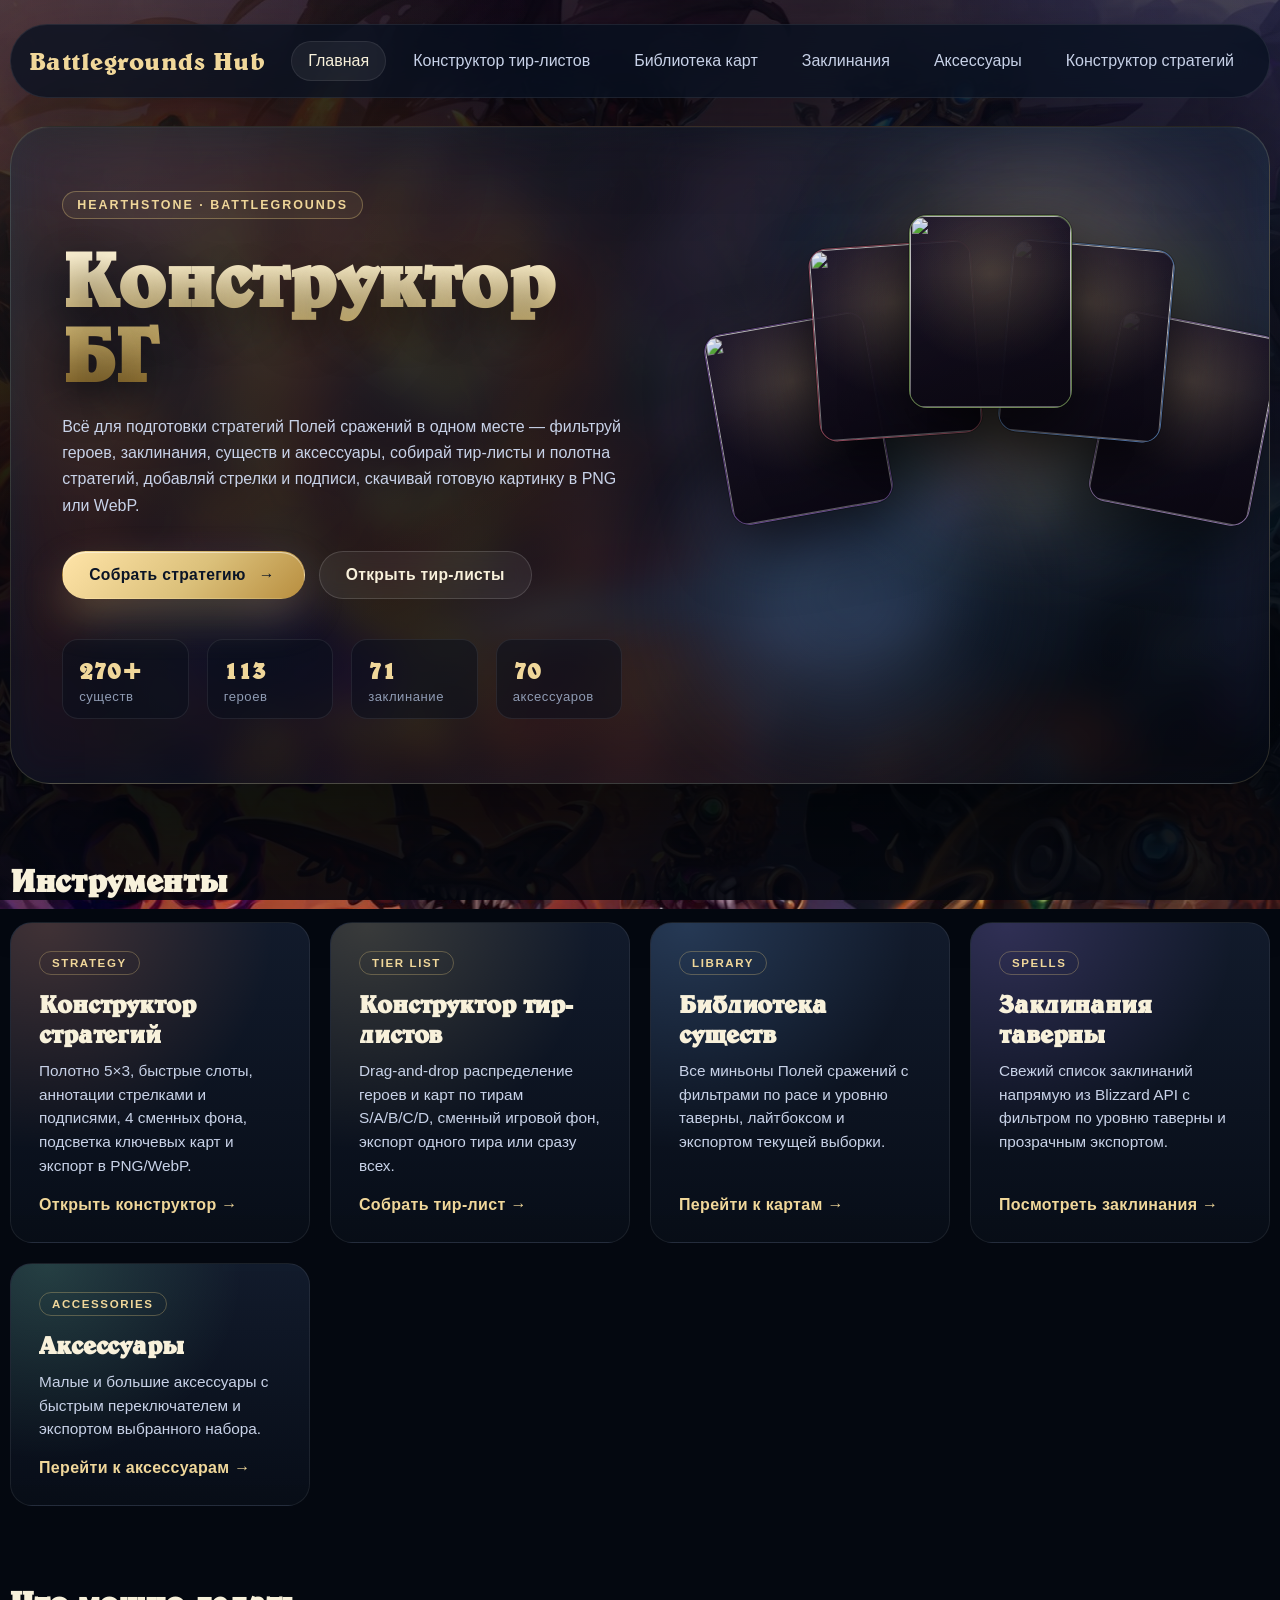
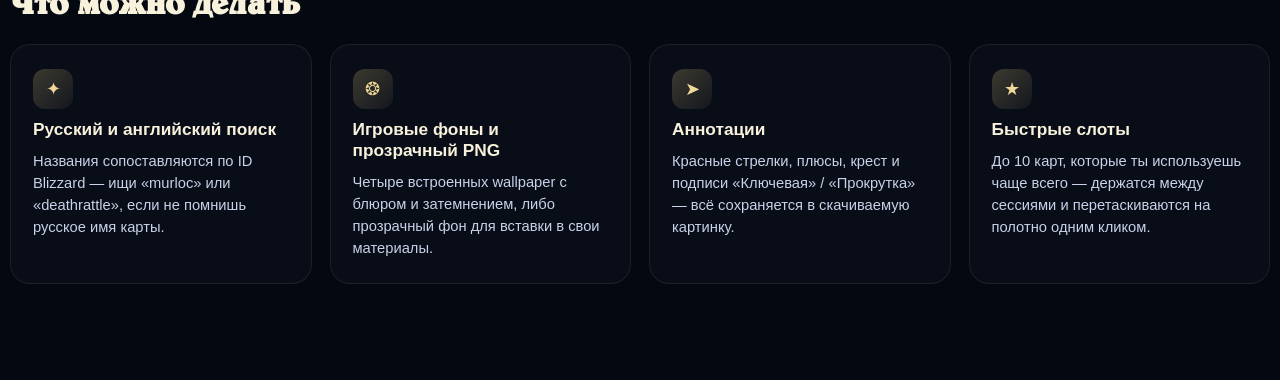
==== commit e9691f3b: "Remove strategies & admin pages The Стратегии and Админ pages along with their data (comps*.json), t" ====
--- a/index.html
+++ b/index.html
@@ -34,7 +34,6 @@
         <a class="nav-link" href="./blizzard-spells.html">Заклинания</a>
         <a class="nav-link" href="./accessories.html">Аксессуары</a>
         <a class="nav-link" href="./strategy-builder.html">Конструктор стратегий</a>
-        <a class="nav-link" href="./strategies.html">Стратегии</a>
       </nav>
     </header>
 
--- a/styles.css
+++ b/styles.css
@@ -2369,243 +2369,3 @@
   outline-offset: 2px;
 }
 
-/* ======================= Strategies page ======================= */
-
-.strategies-hero .hero-copy {
-  max-width: 760px;
-}
-
-.strategies-toolbar {
-  display: flex;
-  flex-wrap: wrap;
-  align-items: flex-end;
-  justify-content: space-between;
-  gap: 18px;
-  margin-top: 26px;
-}
-
-.strategies-meta {
-  display: flex;
-  flex-direction: column;
-  gap: 4px;
-  font-weight: 600;
-  color: var(--text);
-}
-
-.strategies-meta .filter-caption {
-  font-weight: 500;
-}
-
-.strategies-filters {
-  display: flex;
-  flex-direction: column;
-  gap: 10px;
-  align-items: flex-end;
-}
-
-.strategies-list {
-  display: grid;
-  gap: 16px;
-  margin-top: 28px;
-}
-
-.strategy-tier {
-  display: grid;
-  grid-template-columns: 80px minmax(0, 1fr);
-  gap: 0;
-  border: 1px solid var(--panel-border);
-  border-radius: var(--radius-lg);
-  background: var(--panel);
-  overflow: hidden;
-  box-shadow: var(--shadow);
-}
-
-.strategy-tier-badge {
-  display: grid;
-  place-items: center;
-  font-family: "BgDisplay", Georgia, serif;
-  font-size: 2.4rem;
-  font-weight: 700;
-  color: #08111e;
-  background: linear-gradient(180deg, #b0e1ff, #79b7ff);
-  padding: 24px 0;
-}
-
-.strategy-tier-a .strategy-tier-badge { background: linear-gradient(180deg, #c7ef8a, #6db84b); }
-.strategy-tier-b .strategy-tier-badge { background: linear-gradient(180deg, #f8e183, #dbc07a); }
-.strategy-tier-c .strategy-tier-badge { background: linear-gradient(180deg, #f4a967, #c97532); }
-.strategy-tier-d .strategy-tier-badge { background: linear-gradient(180deg, #f4748b, #c2415a); }
-
-.strategy-tier-rows {
-  display: grid;
-  border-left: 1px solid var(--panel-border);
-}
-
-.strategy-tier-rows > .strategy-row + .strategy-row {
-  border-top: 1px solid rgba(255, 255, 255, 0.06);
-}
-
-.strategy-row {
-  display: grid;
-  grid-template-columns: 56px minmax(0, 1.6fr) 120px minmax(0, 1fr);
-  gap: 18px;
-  align-items: center;
-  padding: 16px 22px;
-  background: rgba(10, 16, 28, 0.55);
-}
-
-.strategy-row + .strategy-row {
-  background: rgba(10, 16, 28, 0.45);
-}
-
-.strategy-row-icon {
-  width: 44px;
-  height: 44px;
-  border-radius: 50%;
-  background-position: center;
-  background-size: cover;
-  background-repeat: no-repeat;
-  border: 1px solid rgba(219, 192, 122, 0.32);
-  background-color: rgba(8, 17, 30, 0.7);
-}
-
-.strategy-row-copy {
-  display: flex;
-  flex-direction: column;
-  gap: 4px;
-  min-width: 0;
-}
-
-.strategy-name {
-  margin: 0;
-  font-family: "BgDisplay", Georgia, serif;
-  font-size: 1.2rem;
-  color: var(--text);
-  display: inline-flex;
-  align-items: center;
-  gap: 8px;
-  flex-wrap: wrap;
-}
-
-.strategy-trend {
-  font-size: 0.85rem;
-  font-weight: 700;
-}
-
-.strategy-trend-up { color: #7be07b; }
-.strategy-trend-down { color: #ff7e7e; }
-.strategy-trend-stable { color: var(--muted-soft); }
-
-.strategy-subtitle {
-  color: var(--muted-soft);
-  font-size: 0.78rem;
-  letter-spacing: 0.05em;
-  text-transform: uppercase;
-}
-
-.strategy-summary {
-  margin: 0;
-  color: var(--muted);
-  font-size: 0.92rem;
-  line-height: 1.45;
-}
-
-.strategy-difficulty {
-  display: flex;
-  justify-content: center;
-}
-
-.strategy-difficulty-pill {
-  display: inline-flex;
-  align-items: center;
-  justify-content: center;
-  padding: 6px 14px;
-  border-radius: 999px;
-  font-weight: 700;
-  font-size: 0.78rem;
-  letter-spacing: 0.06em;
-  text-transform: uppercase;
-  border: 1px solid rgba(255, 255, 255, 0.12);
-  background: rgba(255, 255, 255, 0.05);
-  color: var(--muted);
-  white-space: nowrap;
-}
-
-.strategy-difficulty-pill.is-easy {
-  border-color: rgba(125, 220, 125, 0.45);
-  color: #c5f3c5;
-  background: rgba(89, 175, 89, 0.18);
-}
-
-.strategy-difficulty-pill.is-medium {
-  border-color: rgba(219, 192, 122, 0.45);
-  color: var(--gold-strong);
-  background: rgba(219, 192, 122, 0.16);
-}
-
-.strategy-difficulty-pill.is-hard {
-  border-color: rgba(255, 130, 130, 0.5);
-  color: #ffc0c0;
-  background: rgba(255, 90, 90, 0.18);
-}
-
-.strategy-cards {
-  display: flex;
-  flex-wrap: wrap;
-  align-items: center;
-  justify-content: flex-end;
-  gap: 8px;
-  list-style: none;
-  margin: 0;
-  padding: 0;
-}
-
-.strategy-card {
-  width: 56px;
-  height: 56px;
-  border-radius: 12px;
-  overflow: hidden;
-  border: 1px solid rgba(219, 192, 122, 0.28);
-  box-shadow: 0 8px 18px rgba(0, 0, 0, 0.35);
-  background: rgba(8, 17, 30, 0.7);
-  flex: 0 0 auto;
-  transition: transform 0.15s ease, border-color 0.15s ease;
-}
-
-.strategy-card:hover {
-  transform: translateY(-2px);
-  border-color: var(--gold-strong);
-}
-
-.strategy-card img {
-  width: 100%;
-  height: 100%;
-  object-fit: cover;
-  object-position: center 28%;
-  display: block;
-}
-
-@media (max-width: 960px) {
-  .strategy-tier {
-    grid-template-columns: 60px minmax(0, 1fr);
-  }
-  .strategy-tier-badge {
-    font-size: 1.8rem;
-    padding: 18px 0;
-  }
-  .strategy-row {
-    grid-template-columns: 44px minmax(0, 1fr);
-    grid-template-rows: auto auto auto;
-    gap: 10px;
-    padding: 14px 16px;
-  }
-  .strategy-row-icon { grid-row: 1 / span 2; }
-  .strategy-difficulty {
-    justify-content: flex-start;
-    grid-column: 2;
-  }
-  .strategies-filters {
-    align-items: flex-start;
-    width: 100%;
-  }
-}
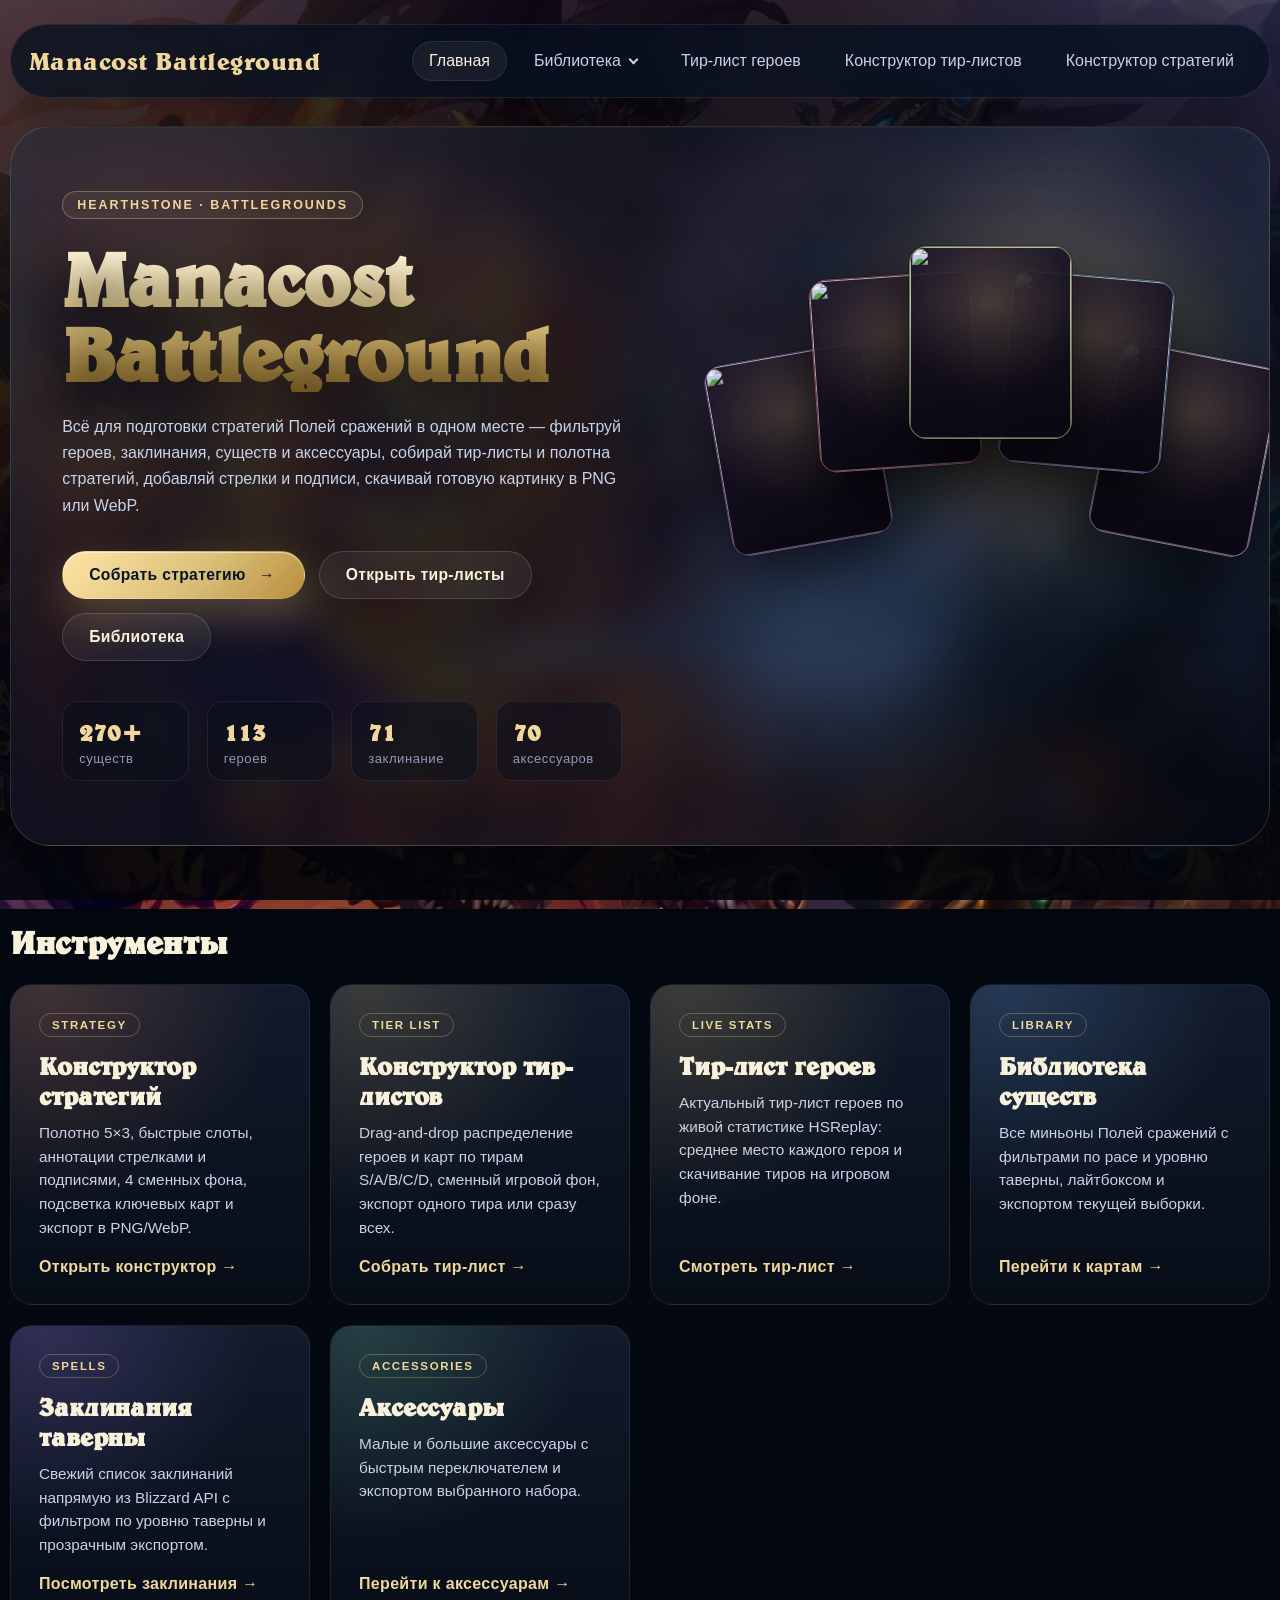
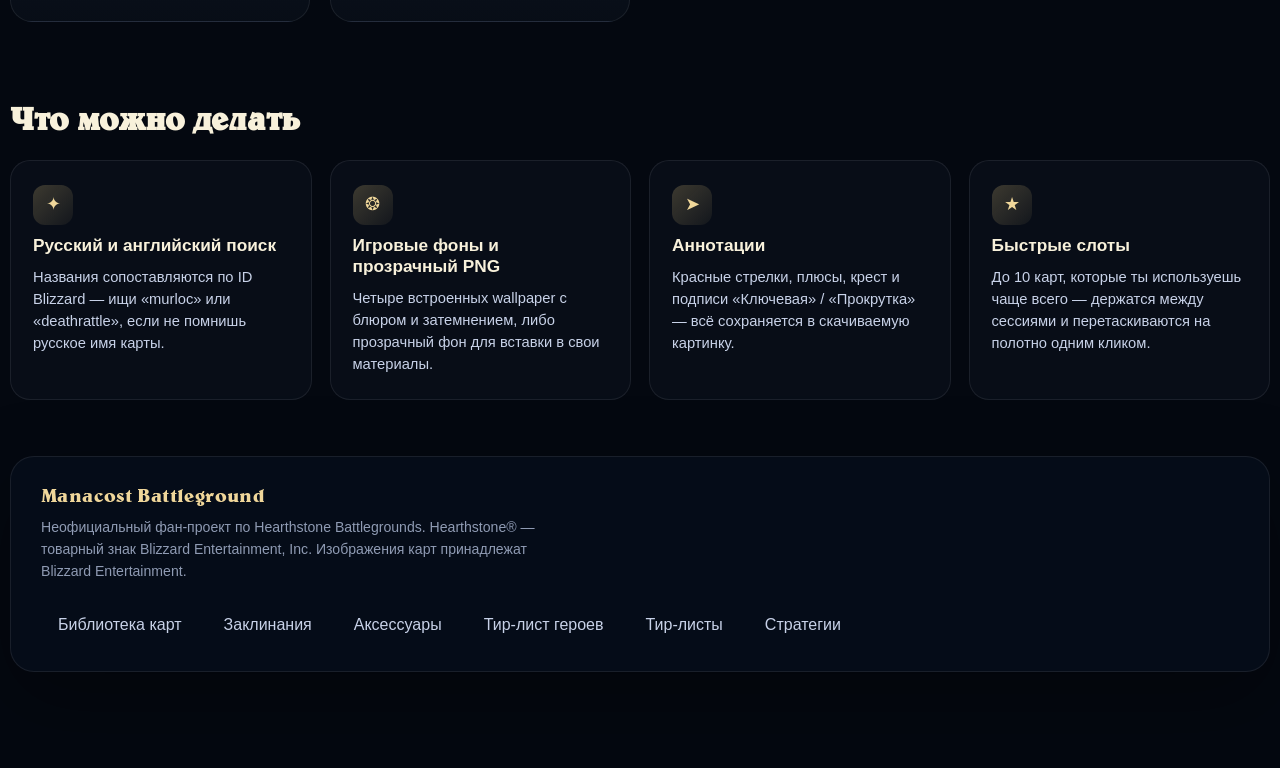
==== commit 1fc95add: "Rebrand to Manacost Battleground, add library dropdown and hero tier list - Rename site to Manacost " ====
--- a/index.html
+++ b/index.html
@@ -3,36 +3,54 @@
 <head>
   <meta charset="UTF-8">
   <meta name="viewport" content="width=device-width, initial-scale=1.0">
-  <title>Конструктор БГ — стратегии, тир-листы и библиотека Hearthstone Battlegrounds</title>
-  <meta name="description" content="Собирай стратегии и тир-листы Hearthstone Battlegrounds: фильтры по героям, существам и заклинаниям, аннотации стрелками и подписями, экспорт в PNG или WebP.">
+  <title>Manacost Battleground — стратегии, тир-листы и библиотека Hearthstone Battlegrounds</title>
+  <meta name="description" content="Manacost Battleground: собирай стратегии и тир-листы Hearthstone Battlegrounds — фильтры по героям, существам и заклинаниям, аннотации стрелками и подписями, экспорт в PNG или WebP.">
   <meta name="color-scheme" content="dark">
   <meta name="theme-color" content="#dbc07a">
   <meta property="og:type" content="website">
-  <meta property="og:site_name" content="Конструктор БГ">
-  <meta property="og:title" content="Конструктор БГ">
+  <meta property="og:site_name" content="Manacost Battleground">
+  <meta property="og:title" content="Manacost Battleground">
   <meta property="og:description" content="Стратегии, тир-листы и библиотека Hearthstone Battlegrounds в одном месте.">
   <meta property="og:image" content="./wallpaper.jpg">
   <meta property="og:locale" content="ru_RU">
   <meta name="twitter:card" content="summary_large_image">
-  <meta name="twitter:title" content="Конструктор БГ">
+  <meta name="twitter:title" content="Manacost Battleground">
   <meta name="twitter:description" content="Стратегии, тир-листы и библиотека Hearthstone Battlegrounds.">
   <meta name="twitter:image" content="./wallpaper.jpg">
   <link rel="icon" type="image/svg+xml" href="./favicon.svg">
   <link rel="manifest" href="./manifest.webmanifest">
-  <link rel="preload" as="image" href="./wallpaper.jpg" fetchpriority="high">
+  <link rel="preload" as="image" type="image/webp" href="./wallpaper.webp" fetchpriority="high">
   <link rel="preload" as="font" type="font/otf" href="./font.otf" crossorigin>
   <link rel="stylesheet" href="./styles.css">
 </head>
 <body class="landing-page">
   <div class="page-shell page-shell-wide">
     <header class="site-header">
-      <a class="brand-mark" href="./index.html">Battlegrounds Hub</a>
+      <a class="brand-mark" href="./index.html">Manacost Battleground</a>
       <nav class="site-nav" aria-label="Основная навигация">
         <a class="nav-link is-active" href="./index.html">Главная</a>
+        <div class="nav-dropdown" data-nav-dropdown>
+          <button class="nav-link nav-dropdown-toggle" type="button" aria-haspopup="true" aria-expanded="false">
+            Библиотека
+            <span class="nav-dropdown-caret" aria-hidden="true"></span>
+          </button>
+          <div class="nav-dropdown-menu">
+            <a class="nav-dropdown-item" href="./library.html">
+              <span class="nav-dropdown-item-title">Библиотека карт</span>
+              <span class="nav-dropdown-item-note">Все существа Полей сражений</span>
+            </a>
+            <a class="nav-dropdown-item" href="./blizzard-spells.html">
+              <span class="nav-dropdown-item-title">Заклинания</span>
+              <span class="nav-dropdown-item-note">Заклинания таверны по уровням</span>
+            </a>
+            <a class="nav-dropdown-item" href="./accessories.html">
+              <span class="nav-dropdown-item-title">Аксессуары</span>
+              <span class="nav-dropdown-item-note">Малые и большие аксессуары</span>
+            </a>
+          </div>
+        </div>
+        <a class="nav-link" href="./tier-list.html">Тир-лист героев</a>
         <a class="nav-link" href="./hero-tier-builder.html">Конструктор тир-листов</a>
-        <a class="nav-link" href="./library.html">Библиотека карт</a>
-        <a class="nav-link" href="./blizzard-spells.html">Заклинания</a>
-        <a class="nav-link" href="./accessories.html">Аксессуары</a>
         <a class="nav-link" href="./strategy-builder.html">Конструктор стратегий</a>
       </nav>
     </header>
@@ -41,7 +59,7 @@
       <section class="landing-hero">
         <div class="landing-hero-copy">
           <span class="landing-badge">Hearthstone · Battlegrounds</span>
-          <h1 class="landing-title">Конструктор БГ</h1>
+          <h1 class="landing-title">Manacost Battleground</h1>
           <p class="landing-lead">
             Всё для подготовки стратегий Полей сражений в одном месте — фильтруй героев, заклинания, существ и аксессуары,
             собирай тир-листы и полотна стратегий, добавляй стрелки и подписи, скачивай готовую картинку в PNG или WebP.
@@ -52,6 +70,7 @@
               <span class="landing-cta-arrow" aria-hidden="true">→</span>
             </a>
             <a class="landing-cta-secondary" href="./hero-tier-builder.html">Открыть тир-листы</a>
+            <a class="landing-cta-secondary" href="./library.html">Библиотека</a>
           </div>
 
           <ul class="landing-stats" aria-label="Библиотека карт">
@@ -79,19 +98,19 @@
           <div class="landing-glow landing-glow-b"></div>
           <div class="landing-card-stack">
             <span class="landing-card landing-card-1" data-race="DRAGON">
-              <img src="/api/card-art?id=BGS_041&amp;locale=ruRU&amp;size=256x" alt="" loading="eager" decoding="async" fetchpriority="low">
+              <img src="/api/card-art?id=BGS_041&amp;locale=ruRU&amp;size=256x" alt="" loading="lazy" decoding="async" fetchpriority="low">
             </span>
             <span class="landing-card landing-card-2" data-race="DEMON">
-              <img src="/api/card-art?id=BG26_523&amp;locale=ruRU&amp;size=256x" alt="" loading="eager" decoding="async" fetchpriority="low">
+              <img src="/api/card-art?id=BG26_523&amp;locale=ruRU&amp;size=256x" alt="" loading="lazy" decoding="async" fetchpriority="low">
             </span>
             <span class="landing-card landing-card-3" data-race="BEAST">
-              <img src="/api/card-art?id=BG29_808&amp;locale=ruRU&amp;size=256x" alt="" loading="eager" decoding="async" fetchpriority="low">
+              <img src="/api/card-art?id=BG29_808&amp;locale=ruRU&amp;size=256x" alt="" loading="lazy" decoding="async" fetchpriority="low">
             </span>
             <span class="landing-card landing-card-4" data-race="MECHANICAL">
-              <img src="/api/card-art?id=BG33_371&amp;locale=ruRU&amp;size=256x" alt="" loading="eager" decoding="async" fetchpriority="low">
+              <img src="/api/card-art?id=BG33_371&amp;locale=ruRU&amp;size=256x" alt="" loading="lazy" decoding="async" fetchpriority="low">
             </span>
             <span class="landing-card landing-card-5" data-race="UNDEAD">
-              <img src="/api/card-art?id=BG31_835&amp;locale=ruRU&amp;size=256x" alt="" loading="eager" decoding="async" fetchpriority="low">
+              <img src="/api/card-art?id=BG31_835&amp;locale=ruRU&amp;size=256x" alt="" loading="lazy" decoding="async" fetchpriority="low">
             </span>
           </div>
         </div>
@@ -114,6 +133,13 @@
             <span class="landing-feature-cta">Собрать тир-лист →</span>
           </a>
 
+          <a class="landing-feature landing-feature-herotiers" href="./tier-list.html">
+            <span class="landing-feature-kicker">Live Stats</span>
+            <h3>Тир-лист героев</h3>
+            <p>Актуальный тир-лист героев по живой статистике HSReplay: среднее место каждого героя и скачивание тиров на игровом фоне.</p>
+            <span class="landing-feature-cta">Смотреть тир-лист →</span>
+          </a>
+
           <a class="landing-feature landing-feature-library" href="./library.html">
             <span class="landing-feature-kicker">Library</span>
             <h3>Библиотека существ</h3>
@@ -163,6 +189,28 @@
         </div>
       </section>
     </main>
+
+    <footer class="site-footer">
+      <div class="site-footer-inner">
+        <div>
+          <span class="site-footer-brand">Manacost Battleground</span>
+          <p class="site-footer-note">
+            Неофициальный фан-проект по Hearthstone Battlegrounds. Hearthstone® — товарный знак Blizzard Entertainment, Inc.
+            Изображения карт принадлежат Blizzard Entertainment.
+          </p>
+        </div>
+        <nav class="site-footer-nav" aria-label="Карта сайта">
+          <a class="nav-link" href="./library.html">Библиотека карт</a>
+          <a class="nav-link" href="./blizzard-spells.html">Заклинания</a>
+          <a class="nav-link" href="./accessories.html">Аксессуары</a>
+          <a class="nav-link" href="./tier-list.html">Тир-лист героев</a>
+          <a class="nav-link" href="./hero-tier-builder.html">Тир-листы</a>
+          <a class="nav-link" href="./strategy-builder.html">Стратегии</a>
+        </nav>
+      </div>
+    </footer>
   </div>
+
+  <script src="./shared.js" defer></script>
 </body>
 </html>
--- a/styles.css
+++ b/styles.css
@@ -58,6 +58,9 @@
   background:
     linear-gradient(180deg, rgba(3, 8, 16, 0.1), rgba(3, 8, 16, 0.18)),
     url("./wallpaper.jpg") center / cover no-repeat;
+  background-image:
+    linear-gradient(180deg, rgba(3, 8, 16, 0.1), rgba(3, 8, 16, 0.18)),
+    image-set(url("./wallpaper.webp") type("image/webp"), url("./wallpaper.jpg") type("image/jpeg"));
   transform: scale(1.02) translateZ(0);
   will-change: transform;
   contain: strict;
@@ -160,6 +163,102 @@
   background: rgba(255, 255, 255, 0.06);
 }
 
+/* ----- Выпадающее меню «Библиотека» ----- */
+
+.nav-dropdown {
+  position: relative;
+}
+
+.nav-dropdown-toggle {
+  display: inline-flex;
+  align-items: center;
+  gap: 9px;
+  background: transparent;
+  cursor: pointer;
+}
+
+.nav-dropdown-caret {
+  width: 7px;
+  height: 7px;
+  margin-top: -3px;
+  border-right: 2px solid currentColor;
+  border-bottom: 2px solid currentColor;
+  transform: rotate(45deg);
+  transition: transform 0.18s ease;
+}
+
+.nav-dropdown.is-open .nav-dropdown-caret,
+.nav-dropdown:hover .nav-dropdown-caret,
+.nav-dropdown:focus-within .nav-dropdown-caret {
+  margin-top: 3px;
+  transform: rotate(225deg);
+}
+
+.nav-dropdown-menu {
+  position: absolute;
+  top: calc(100% + 14px);
+  right: 0;
+  min-width: 264px;
+  display: grid;
+  gap: 4px;
+  padding: 10px;
+  border: 1px solid var(--panel-border);
+  border-radius: 20px;
+  background: rgba(9, 17, 32, 0.97);
+  backdrop-filter: blur(18px);
+  box-shadow: var(--shadow);
+  opacity: 0;
+  visibility: hidden;
+  transform: translateY(-6px);
+  transition: opacity 0.18s ease, transform 0.18s ease, visibility 0.18s;
+  z-index: 45;
+}
+
+.nav-dropdown::after {
+  content: "";
+  position: absolute;
+  top: 100%;
+  right: 0;
+  left: 0;
+  height: 16px;
+}
+
+.nav-dropdown.is-open .nav-dropdown-menu,
+.nav-dropdown:hover .nav-dropdown-menu,
+.nav-dropdown:focus-within .nav-dropdown-menu {
+  opacity: 1;
+  visibility: visible;
+  transform: translateY(0);
+}
+
+.nav-dropdown-item {
+  display: grid;
+  gap: 2px;
+  padding: 10px 14px;
+  border-radius: 14px;
+  color: var(--text);
+  transition: background-color 0.16s ease;
+}
+
+.nav-dropdown-item:hover,
+.nav-dropdown-item:focus-visible,
+.nav-dropdown-item.is-active {
+  background: rgba(219, 192, 122, 0.12);
+}
+
+.nav-dropdown-item.is-active .nav-dropdown-item-title {
+  color: var(--gold-strong);
+}
+
+.nav-dropdown-item-title {
+  font-weight: 700;
+}
+
+.nav-dropdown-item-note {
+  color: var(--muted-soft);
+  font-size: 0.82rem;
+}
+
 .poster-hero,
 .page-hero,
 .library-controls-panel,
@@ -428,6 +527,10 @@
   margin-top: 20px;
 }
 
+.controls-grid-three {
+  grid-template-columns: minmax(220px, 0.9fr) minmax(0, 1.7fr) minmax(200px, 0.9fr);
+}
+
 .utility-row {
   display: flex;
   justify-content: flex-start;
@@ -590,6 +693,28 @@
   object-position: center;
   border-radius: 8px;
   background: transparent;
+}
+
+/* Accessory tiles use cover-fit so images of any aspect (full card render
+   vs. landscape splash crop returned by some upstream sources) fill the
+   portrait slot cleanly instead of letterboxing into a tiny strip. */
+body .accessories-grid .card-art,
+.accessory-tile .card-art {
+  object-fit: cover;
+  object-position: center top;
+  background: linear-gradient(160deg, rgba(20, 30, 48, 0.6), rgba(8, 14, 24, 0.7));
+}
+
+.card-art-placeholder {
+  display: grid;
+  place-items: center;
+  background: linear-gradient(160deg, rgba(20, 30, 48, 0.95), rgba(8, 14, 24, 0.95));
+  border: 1px dashed rgba(219, 192, 122, 0.35);
+  color: var(--gold-strong);
+  font-family: "BgDisplay", Georgia, serif;
+  font-weight: 700;
+  font-size: clamp(1.4rem, 2.4vw, 2rem);
+  text-transform: uppercase;
 }
 
 .card-copy {
@@ -752,10 +877,10 @@
   will-change: transform;
 }
 
-.tier-builder-rows[data-background="wallpaper"] { --board-wallpaper: url("./wallpaper.jpg"); }
-.tier-builder-rows[data-background="wallpaper1"] { --board-wallpaper: url("./wallpaper1.jpg"); }
-.tier-builder-rows[data-background="wallpaper2"] { --board-wallpaper: url("./wallpaper2.jpg"); }
-.tier-builder-rows[data-background="wallpaper3"] { --board-wallpaper: url("./wallpaper3.jpg"); }
+.tier-builder-rows[data-background="wallpaper"] { --board-wallpaper: url("./wallpaper.webp"); }
+.tier-builder-rows[data-background="wallpaper1"] { --board-wallpaper: url("./wallpaper1.webp"); }
+.tier-builder-rows[data-background="wallpaper2"] { --board-wallpaper: url("./wallpaper2.webp"); }
+.tier-builder-rows[data-background="wallpaper3"] { --board-wallpaper: url("./wallpaper3.webp"); }
 
 .tier-builder-rows.has-wallpaper::after {
   content: "";
@@ -1528,10 +1653,10 @@
   clip-path: inset(40px round 28px);
 }
 
-.strategy-board[data-background="wallpaper"] { --board-wallpaper: url("./wallpaper.jpg"); }
-.strategy-board[data-background="wallpaper1"] { --board-wallpaper: url("./wallpaper1.jpg"); }
-.strategy-board[data-background="wallpaper2"] { --board-wallpaper: url("./wallpaper2.jpg"); }
-.strategy-board[data-background="wallpaper3"] { --board-wallpaper: url("./wallpaper3.jpg"); }
+.strategy-board[data-background="wallpaper"] { --board-wallpaper: url("./wallpaper.webp"); }
+.strategy-board[data-background="wallpaper1"] { --board-wallpaper: url("./wallpaper1.webp"); }
+.strategy-board[data-background="wallpaper2"] { --board-wallpaper: url("./wallpaper2.webp"); }
+.strategy-board[data-background="wallpaper3"] { --board-wallpaper: url("./wallpaper3.webp"); }
 
 .strategy-board.has-wallpaper::after {
   content: "";
@@ -1728,6 +1853,44 @@
   right: 14px;
 }
 
+.site-footer {
+  margin-top: 56px;
+  padding: 26px 30px;
+  border: 1px solid var(--panel-border);
+  border-radius: var(--radius-lg);
+  background: rgba(7, 14, 27, 0.82);
+  box-shadow: var(--shadow);
+}
+
+.site-footer-inner {
+  display: flex;
+  flex-wrap: wrap;
+  align-items: flex-start;
+  justify-content: space-between;
+  gap: 22px;
+}
+
+.site-footer-brand {
+  font-family: "BgDisplay", serif;
+  font-size: 1.2rem;
+  color: var(--gold-strong);
+  letter-spacing: 0.02em;
+}
+
+.site-footer-note {
+  margin: 10px 0 0;
+  max-width: 520px;
+  color: var(--muted-soft);
+  font-size: 0.88rem;
+  line-height: 1.55;
+}
+
+.site-footer-nav {
+  display: flex;
+  flex-wrap: wrap;
+  gap: 8px;
+}
+
 .visually-hidden {
   position: absolute;
   width: 1px;
@@ -1831,6 +1994,28 @@
   .library-card-grid,
   .spells-grid {
     grid-template-columns: repeat(2, minmax(0, 1fr));
+  }
+
+  .nav-dropdown-menu {
+    position: static;
+    display: none;
+    min-width: 0;
+    opacity: 1;
+    visibility: visible;
+    transform: none;
+  }
+
+  .nav-dropdown.is-open .nav-dropdown-menu {
+    display: grid;
+  }
+
+  .nav-dropdown-toggle {
+    width: 100%;
+    justify-content: space-between;
+  }
+
+  .site-footer-inner {
+    flex-direction: column;
   }
 
   .tier-badge {
@@ -1900,6 +2085,7 @@
   position: absolute;
   inset: 0;
   background-image: url("./wallpaper.jpg");
+  background-image: image-set(url("./wallpaper.webp") type("image/webp"), url("./wallpaper.jpg") type("image/jpeg"));
   background-size: cover;
   background-position: center;
   filter: blur(20px) brightness(0.35) saturate(1.15);
@@ -2210,6 +2396,7 @@
 
 .landing-feature-strategy { --feature-glow: radial-gradient(circle at 12% 0%, rgba(255, 145, 95, 0.22), transparent 55%); }
 .landing-feature-tier { --feature-glow: radial-gradient(circle at 12% 0%, rgba(219, 192, 122, 0.22), transparent 55%); }
+.landing-feature-herotiers { --feature-glow: radial-gradient(circle at 12% 0%, rgba(255, 214, 120, 0.2), transparent 55%); }
 .landing-feature-library { --feature-glow: radial-gradient(circle at 12% 0%, rgba(121, 183, 255, 0.22), transparent 55%); }
 .landing-feature-spells { --feature-glow: radial-gradient(circle at 12% 0%, rgba(173, 135, 255, 0.22), transparent 55%); }
 .landing-feature-accessories { --feature-glow: radial-gradient(circle at 12% 0%, rgba(140, 255, 190, 0.18), transparent 55%); }
@@ -2369,3 +2556,121 @@
   outline-offset: 2px;
 }
 
+
+/* --- Тир-лист героев (tier-list.html) --- */
+
+.hero-tiers-main {
+  display: grid;
+  gap: 22px;
+}
+
+.hero-tiers-intro {
+  display: flex;
+  flex-wrap: wrap;
+  align-items: flex-end;
+  justify-content: space-between;
+  gap: 18px;
+  padding: 22px;
+  border: 1px solid var(--panel-border);
+  border-radius: var(--radius-lg);
+  background: var(--panel);
+  box-shadow: var(--shadow);
+}
+
+.hero-tiers-toolbar {
+  margin-left: auto;
+}
+
+.hero-tiers-main .tiers {
+  margin-top: 0;
+}
+
+.hero-tier-section {
+  border: 1px solid var(--panel-border);
+  background: var(--panel);
+  box-shadow: var(--shadow);
+}
+
+.hero-tier-gallery {
+  display: grid;
+  grid-template-columns: repeat(auto-fill, minmax(118px, 1fr));
+  gap: 14px;
+  margin-top: 20px;
+}
+
+.hero-tile {
+  display: grid;
+  justify-items: center;
+  gap: 7px;
+  margin: 0;
+  min-width: 0;
+}
+
+.hero-tile-media {
+  width: 100%;
+  aspect-ratio: 256 / 272;
+  display: grid;
+  place-items: center;
+}
+
+.hero-tile-media img {
+  width: 100%;
+  height: 100%;
+  object-fit: contain;
+  filter: drop-shadow(0 10px 18px rgba(0, 0, 0, 0.45));
+  transition: transform 0.18s ease;
+}
+
+.hero-tile:hover .hero-tile-media img {
+  transform: translateY(-3px) scale(1.03);
+}
+
+.hero-tile-placeholder {
+  display: grid;
+  place-items: center;
+  width: 78%;
+  height: 88%;
+  border-radius: 22px;
+  border: 1px solid var(--panel-border);
+  background: var(--panel-strong);
+  color: var(--gold-strong);
+  font-family: "BgDisplay", serif;
+  font-size: 1.6rem;
+}
+
+.hero-tile-place {
+  padding: 4px 14px;
+  border-radius: 999px;
+  border: 1px solid rgba(240, 215, 154, 0.32);
+  background: rgba(6, 11, 22, 0.86);
+  color: var(--gold-strong);
+  font-family: "BgDisplay", serif;
+  font-size: 1.02rem;
+  font-variant-numeric: tabular-nums;
+  letter-spacing: 0.04em;
+}
+
+.hero-tile-name {
+  max-width: 100%;
+  overflow: hidden;
+  text-overflow: ellipsis;
+  white-space: nowrap;
+  color: var(--muted-soft);
+  font-size: 0.78rem;
+  text-align: center;
+}
+
+@media (max-width: 720px) {
+  .hero-tiers-intro {
+    flex-direction: column;
+    align-items: stretch;
+  }
+
+  .hero-tiers-toolbar {
+    margin-left: 0;
+  }
+
+  .hero-tier-gallery {
+    grid-template-columns: repeat(auto-fill, minmax(96px, 1fr));
+  }
+}
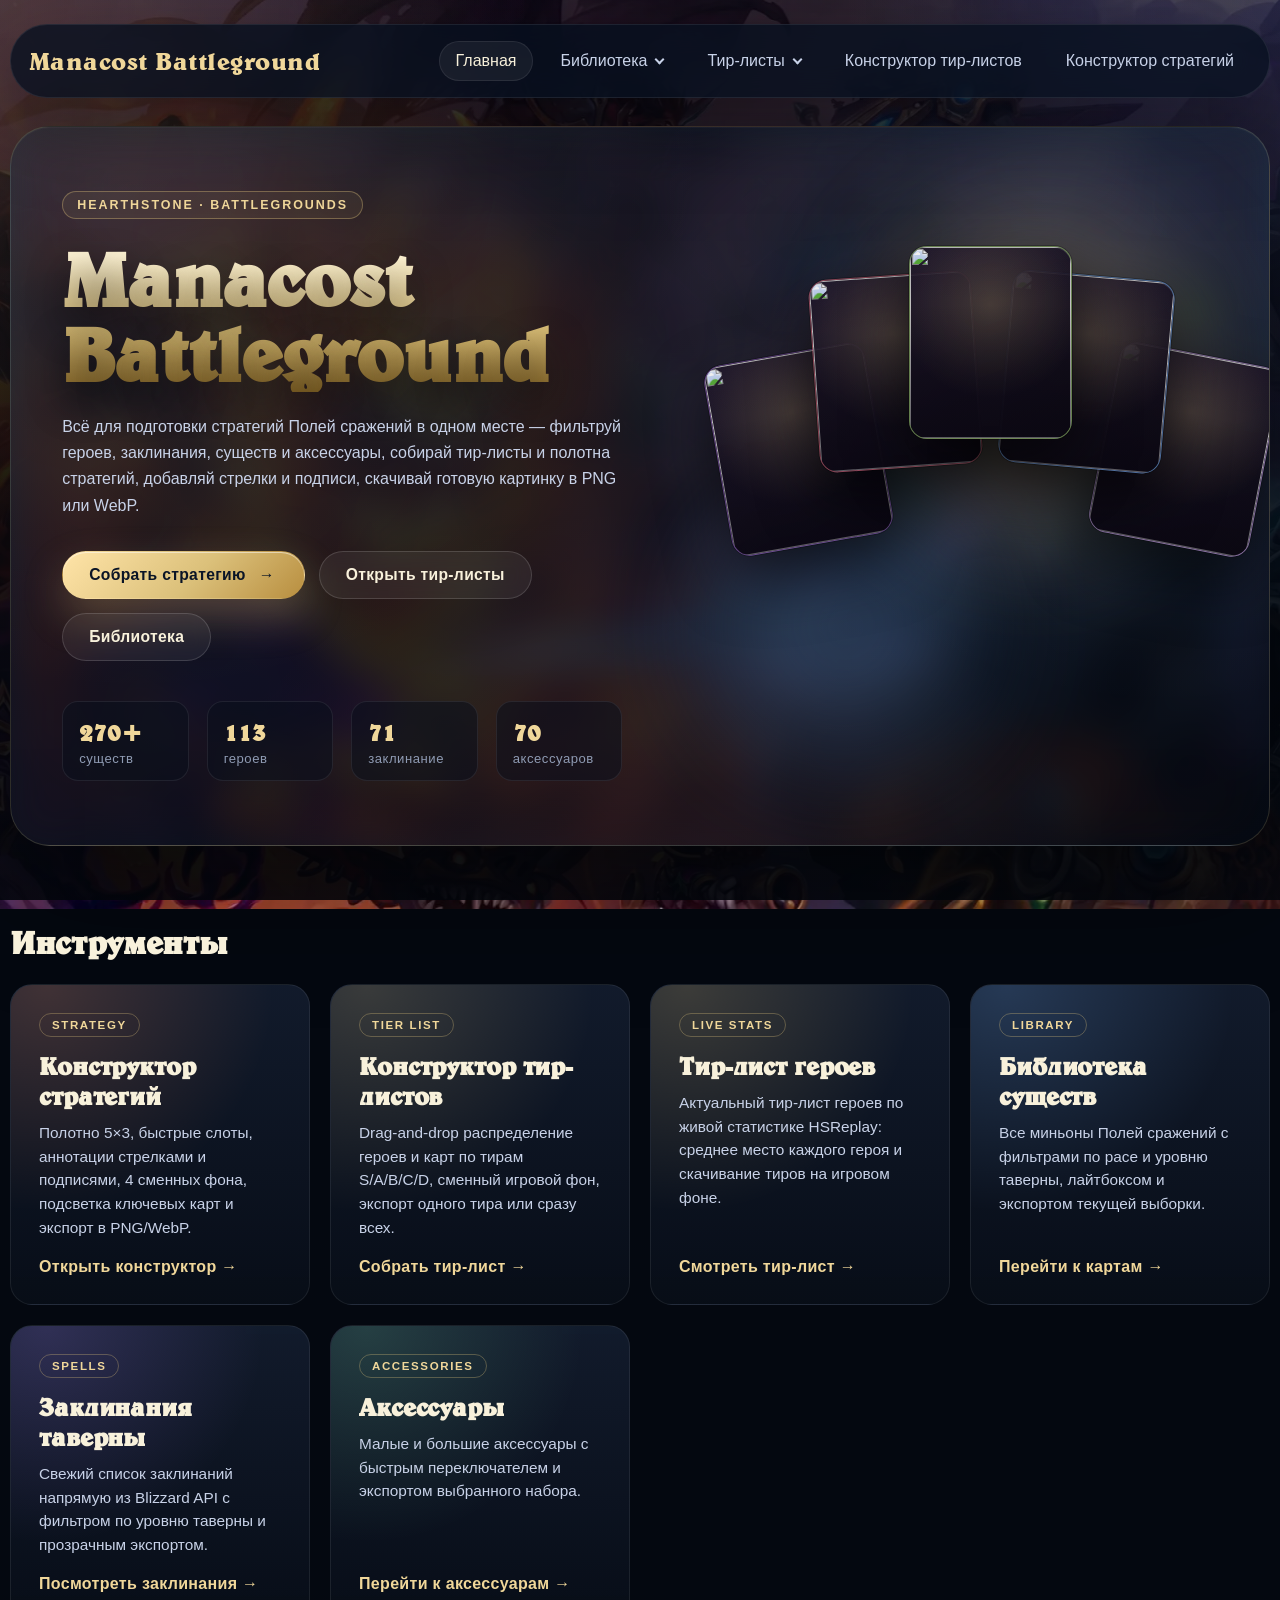
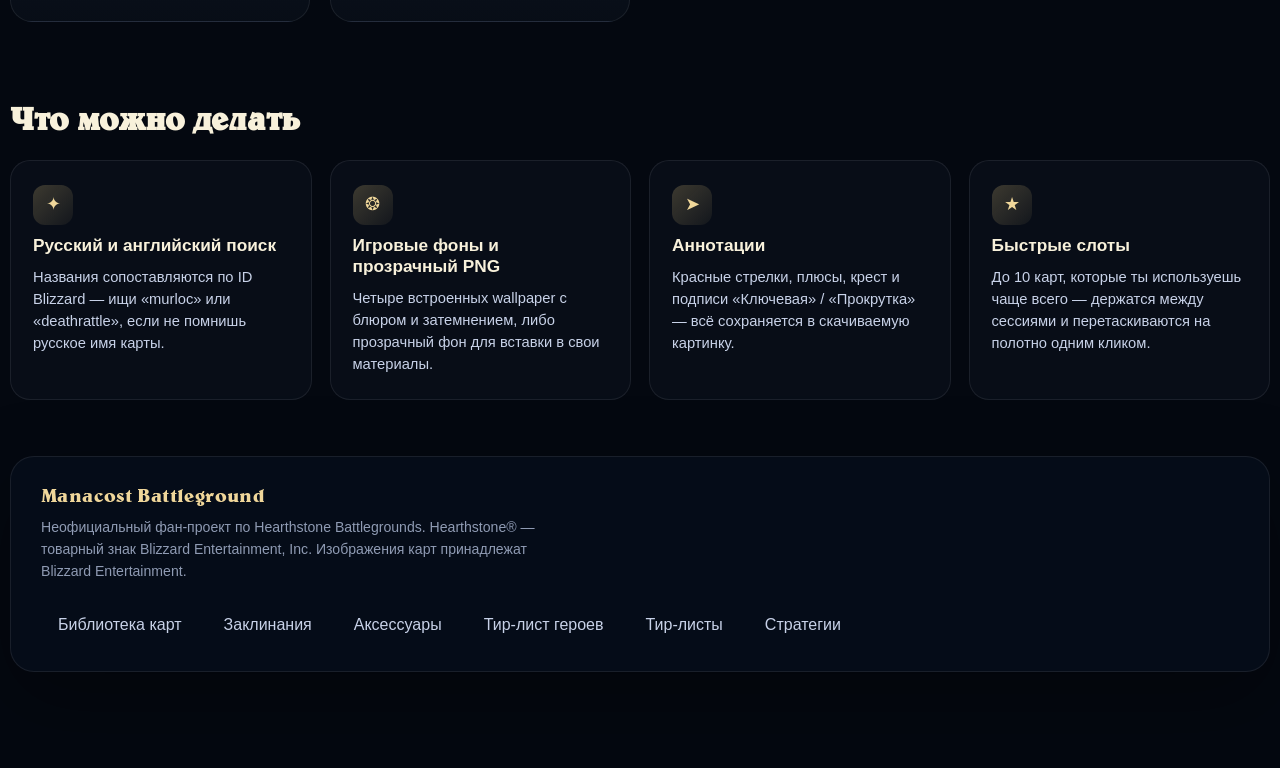
==== commit 072a6406: "Minion and spell tier lists, meta comp import for strategy builder - New pages minion-tiers.html (HS" ====
--- a/index.html
+++ b/index.html
@@ -49,7 +49,26 @@
             </a>
           </div>
         </div>
-        <a class="nav-link" href="./tier-list.html">Тир-лист героев</a>
+        <div class="nav-dropdown" data-nav-dropdown>
+          <button class="nav-link nav-dropdown-toggle" type="button" aria-haspopup="true" aria-expanded="false">
+            Тир-листы
+            <span class="nav-dropdown-caret" aria-hidden="true"></span>
+          </button>
+          <div class="nav-dropdown-menu">
+            <a class="nav-dropdown-item" href="./tier-list.html">
+              <span class="nav-dropdown-item-title">Тир-лист героев</span>
+              <span class="nav-dropdown-item-note">Среднее место каждого героя</span>
+            </a>
+            <a class="nav-dropdown-item" href="./minion-tiers.html">
+              <span class="nav-dropdown-item-title">Тир-лист существ</span>
+              <span class="nav-dropdown-item-note">Impact и винрейт боёв (HSReplay)</span>
+            </a>
+            <a class="nav-dropdown-item" href="./spell-tiers.html">
+              <span class="nav-dropdown-item-title">Тир-лист заклинаний</span>
+              <span class="nav-dropdown-item-note">Среднее место (Firestone)</span>
+            </a>
+          </div>
+        </div>
         <a class="nav-link" href="./hero-tier-builder.html">Конструктор тир-листов</a>
         <a class="nav-link" href="./strategy-builder.html">Конструктор стратегий</a>
       </nav>
--- a/styles.css
+++ b/styles.css
@@ -2593,9 +2593,20 @@
 
 .hero-tier-gallery {
   display: grid;
-  grid-template-columns: repeat(auto-fill, minmax(118px, 1fr));
-  gap: 14px;
+  grid-template-columns: repeat(6, minmax(0, 1fr));
+  gap: 16px;
   margin-top: 20px;
+}
+
+.tier-background-picker .background-chip {
+  width: 28px;
+  height: 28px;
+  font-size: 0.95rem;
+}
+
+.tier-builder-row-actions {
+  flex-wrap: wrap;
+  align-items: center;
 }
 
 .hero-tile {
@@ -2671,6 +2682,132 @@
   }
 
   .hero-tier-gallery {
-    grid-template-columns: repeat(auto-fill, minmax(96px, 1fr));
-  }
-}
+    grid-template-columns: repeat(3, minmax(0, 1fr));
+  }
+}
+
+/* --- Тир-листы существ/заклинаний: виды, таблица, ховер-превью --- */
+
+.view-toggle {
+  display: inline-flex;
+  gap: 8px;
+  margin-top: 14px;
+}
+
+.card-render-media {
+  aspect-ratio: 256 / 388;
+}
+
+.stats-table-panel {
+  padding: 22px;
+  border: 1px solid var(--panel-border);
+  border-radius: var(--radius-lg);
+  background: var(--panel);
+  box-shadow: var(--shadow);
+}
+
+.stats-table-search {
+  max-width: 420px;
+  margin-bottom: 16px;
+}
+
+.stats-table-scroll {
+  overflow-x: auto;
+}
+
+.stats-table {
+  width: 100%;
+  border-collapse: collapse;
+  font-size: 0.95rem;
+}
+
+.stats-table th,
+.stats-table td {
+  padding: 10px 14px;
+  border-bottom: 1px solid rgba(255, 255, 255, 0.06);
+  text-align: left;
+  white-space: nowrap;
+}
+
+.stats-table th.is-numeric,
+.stats-table td.is-numeric {
+  text-align: right;
+  font-variant-numeric: tabular-nums;
+}
+
+.stats-table thead th {
+  position: sticky;
+  top: 0;
+  background: var(--panel-strong);
+  z-index: 1;
+}
+
+.stats-sort {
+  border: 0;
+  padding: 0;
+  background: none;
+  color: var(--muted);
+  font: inherit;
+  font-weight: 700;
+  cursor: pointer;
+  white-space: nowrap;
+}
+
+.stats-table th.is-sorted .stats-sort {
+  color: var(--gold-strong);
+}
+
+.stats-sort-dir {
+  margin-left: 6px;
+  font-size: 0.8em;
+}
+
+.stats-table tbody tr:hover {
+  background: rgba(121, 183, 255, 0.07);
+}
+
+.stats-card-name {
+  color: var(--text);
+  font-weight: 600;
+  cursor: help;
+  border-bottom: 1px dotted rgba(240, 215, 154, 0.45);
+}
+
+.stats-tier-chip {
+  display: inline-flex;
+  align-items: center;
+  justify-content: center;
+  min-width: 24px;
+  height: 24px;
+  margin-right: 10px;
+  border-radius: 8px;
+  color: #07101f;
+  font-family: "BgDisplay", serif;
+  font-size: 0.85rem;
+  font-weight: 700;
+}
+
+.card-hover-preview {
+  position: fixed;
+  z-index: 1200;
+  width: 230px;
+  pointer-events: none;
+  filter: drop-shadow(0 18px 40px rgba(0, 0, 0, 0.55));
+}
+
+.card-hover-preview img {
+  width: 100%;
+  height: auto;
+  display: block;
+}
+
+.comp-import-block .control-field {
+  margin-top: 6px;
+}
+
+.comp-import-info {
+  margin: 8px 0 10px;
+  color: var(--muted-soft);
+  font-size: 0.82rem;
+  line-height: 1.45;
+}
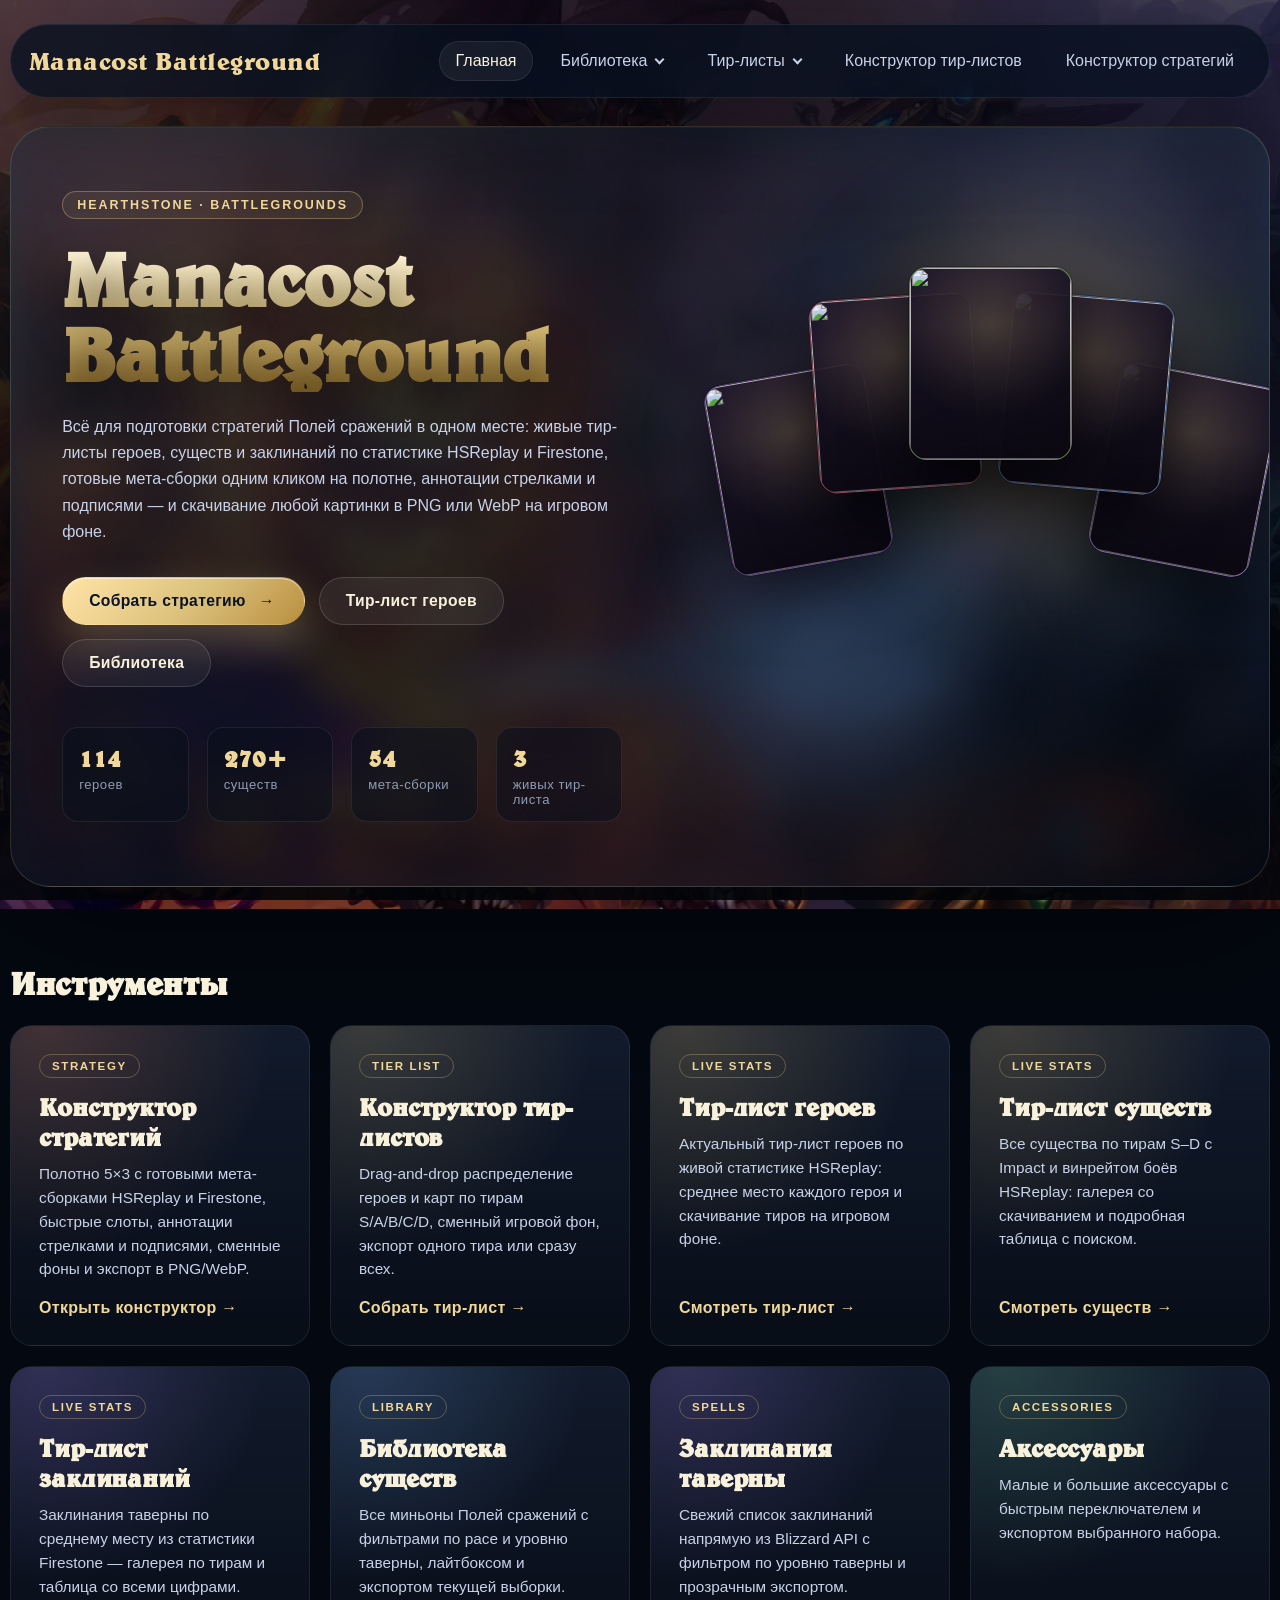
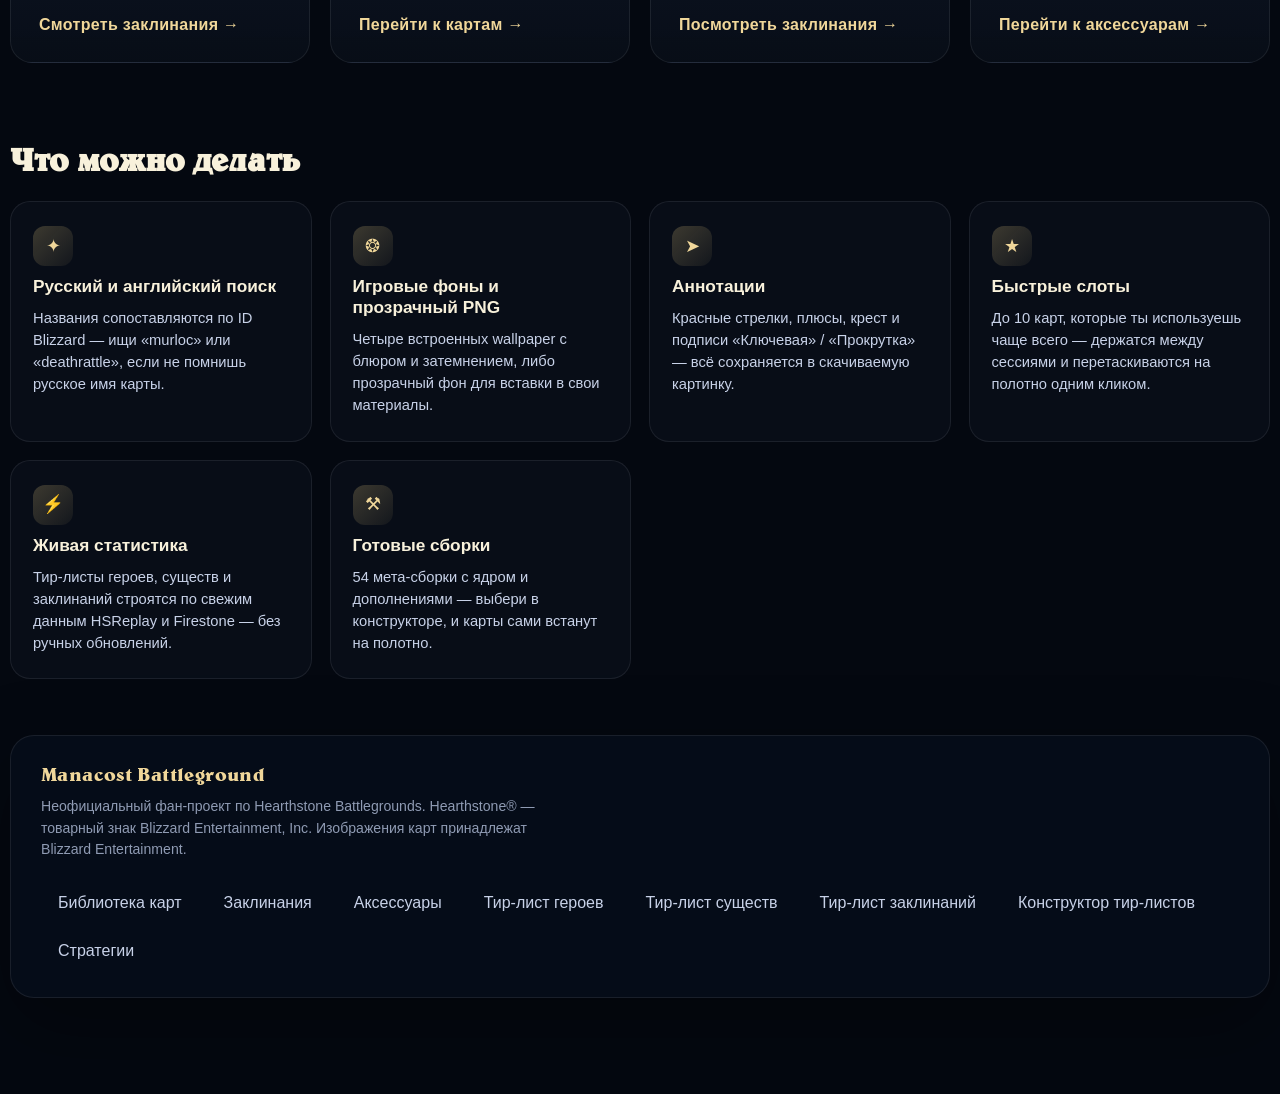
==== commit cc00c232: "Builder: card gallery with columns slider, readable comps, better landing - Strategy builder library" ====
--- a/index.html
+++ b/index.html
@@ -80,34 +80,35 @@
           <span class="landing-badge">Hearthstone · Battlegrounds</span>
           <h1 class="landing-title">Manacost Battleground</h1>
           <p class="landing-lead">
-            Всё для подготовки стратегий Полей сражений в одном месте — фильтруй героев, заклинания, существ и аксессуары,
-            собирай тир-листы и полотна стратегий, добавляй стрелки и подписи, скачивай готовую картинку в PNG или WebP.
+            Всё для подготовки стратегий Полей сражений в одном месте: живые тир-листы героев, существ и заклинаний
+            по статистике HSReplay и Firestone, готовые мета-сборки одним кликом на полотне, аннотации стрелками
+            и подписями — и скачивание любой картинки в PNG или WebP на игровом фоне.
           </p>
           <div class="landing-cta">
             <a class="landing-cta-primary" href="./strategy-builder.html">
               <span>Собрать стратегию</span>
               <span class="landing-cta-arrow" aria-hidden="true">→</span>
             </a>
-            <a class="landing-cta-secondary" href="./hero-tier-builder.html">Открыть тир-листы</a>
+            <a class="landing-cta-secondary" href="./tier-list.html">Тир-лист героев</a>
             <a class="landing-cta-secondary" href="./library.html">Библиотека</a>
           </div>
 
-          <ul class="landing-stats" aria-label="Библиотека карт">
+          <ul class="landing-stats" aria-label="Что внутри">
+            <li>
+              <span class="landing-stat-value">114</span>
+              <span class="landing-stat-label">героев</span>
+            </li>
             <li>
               <span class="landing-stat-value">270+</span>
               <span class="landing-stat-label">существ</span>
             </li>
             <li>
-              <span class="landing-stat-value">113</span>
-              <span class="landing-stat-label">героев</span>
-            </li>
-            <li>
-              <span class="landing-stat-value">71</span>
-              <span class="landing-stat-label">заклинание</span>
-            </li>
-            <li>
-              <span class="landing-stat-value">70</span>
-              <span class="landing-stat-label">аксессуаров</span>
+              <span class="landing-stat-value">54</span>
+              <span class="landing-stat-label">мета-сборки</span>
+            </li>
+            <li>
+              <span class="landing-stat-value">3</span>
+              <span class="landing-stat-label">живых тир-листа</span>
             </li>
           </ul>
         </div>
@@ -141,7 +142,7 @@
           <a class="landing-feature landing-feature-strategy" href="./strategy-builder.html">
             <span class="landing-feature-kicker">Strategy</span>
             <h3>Конструктор стратегий</h3>
-            <p>Полотно 5×3, быстрые слоты, аннотации стрелками и подписями, 4 сменных фона, подсветка ключевых карт и экспорт в PNG/WebP.</p>
+            <p>Полотно 5×3 с готовыми мета-сборками HSReplay и Firestone, быстрые слоты, аннотации стрелками и подписями, сменные фоны и экспорт в PNG/WebP.</p>
             <span class="landing-feature-cta">Открыть конструктор →</span>
           </a>
 
@@ -159,6 +160,20 @@
             <span class="landing-feature-cta">Смотреть тир-лист →</span>
           </a>
 
+          <a class="landing-feature landing-feature-herotiers" href="./minion-tiers.html">
+            <span class="landing-feature-kicker">Live Stats</span>
+            <h3>Тир-лист существ</h3>
+            <p>Все существа по тирам S–D с Impact и винрейтом боёв HSReplay: галерея со скачиванием и подробная таблица с поиском.</p>
+            <span class="landing-feature-cta">Смотреть существ →</span>
+          </a>
+
+          <a class="landing-feature landing-feature-spells" href="./spell-tiers.html">
+            <span class="landing-feature-kicker">Live Stats</span>
+            <h3>Тир-лист заклинаний</h3>
+            <p>Заклинания таверны по среднему месту из статистики Firestone — галерея по тирам и таблица со всеми цифрами.</p>
+            <span class="landing-feature-cta">Смотреть заклинания →</span>
+          </a>
+
           <a class="landing-feature landing-feature-library" href="./library.html">
             <span class="landing-feature-kicker">Library</span>
             <h3>Библиотека существ</h3>
@@ -204,6 +219,16 @@
             <span class="landing-highlight-icon" aria-hidden="true">★</span>
             <h4>Быстрые слоты</h4>
             <p>До 10 карт, которые ты используешь чаще всего — держатся между сессиями и перетаскиваются на полотно одним кликом.</p>
+          </article>
+          <article class="landing-highlight">
+            <span class="landing-highlight-icon" aria-hidden="true">⚡</span>
+            <h4>Живая статистика</h4>
+            <p>Тир-листы героев, существ и заклинаний строятся по свежим данным HSReplay и Firestone — без ручных обновлений.</p>
+          </article>
+          <article class="landing-highlight">
+            <span class="landing-highlight-icon" aria-hidden="true">⚒</span>
+            <h4>Готовые сборки</h4>
+            <p>54 мета-сборки с ядром и дополнениями — выбери в конструкторе, и карты сами встанут на полотно.</p>
           </article>
         </div>
       </section>
@@ -223,7 +248,9 @@
           <a class="nav-link" href="./blizzard-spells.html">Заклинания</a>
           <a class="nav-link" href="./accessories.html">Аксессуары</a>
           <a class="nav-link" href="./tier-list.html">Тир-лист героев</a>
-          <a class="nav-link" href="./hero-tier-builder.html">Тир-листы</a>
+          <a class="nav-link" href="./minion-tiers.html">Тир-лист существ</a>
+          <a class="nav-link" href="./spell-tiers.html">Тир-лист заклинаний</a>
+          <a class="nav-link" href="./hero-tier-builder.html">Конструктор тир-листов</a>
           <a class="nav-link" href="./strategy-builder.html">Стратегии</a>
         </nav>
       </div>
--- a/styles.css
+++ b/styles.css
@@ -802,7 +802,7 @@
 
 .builder-library {
   display: grid;
-  grid-template-columns: repeat(2, minmax(0, 1fr));
+  grid-template-columns: repeat(var(--library-columns, 3), minmax(0, 1fr));
   gap: 12px;
   max-height: calc(100vh - 420px);
   margin-top: 16px;
@@ -1956,7 +1956,7 @@
   }
 
   .builder-library {
-    grid-template-columns: 1fr;
+    grid-template-columns: repeat(var(--library-columns, 3), minmax(0, 1fr));
     max-height: 60vh;
   }
 
@@ -2593,9 +2593,36 @@
 
 .hero-tier-gallery {
   display: grid;
-  grid-template-columns: repeat(6, minmax(0, 1fr));
+  grid-template-columns: repeat(var(--tier-columns, 6), minmax(0, 1fr));
   gap: 16px;
   margin-top: 20px;
+}
+
+.columns-control {
+  display: inline-flex;
+  align-items: center;
+  gap: 10px;
+  padding: 6px 14px;
+  border: 1px solid var(--panel-border);
+  border-radius: 999px;
+  background: rgba(255, 255, 255, 0.04);
+}
+
+.columns-control-label {
+  color: var(--muted);
+  font-size: 0.85rem;
+  white-space: nowrap;
+}
+
+.columns-control-label b {
+  color: var(--gold-strong);
+  font-variant-numeric: tabular-nums;
+}
+
+.columns-range {
+  width: 110px;
+  accent-color: var(--gold);
+  cursor: pointer;
 }
 
 .tier-background-picker .background-chip {
@@ -2811,3 +2838,54 @@
   font-size: 0.82rem;
   line-height: 1.45;
 }
+
+/* Атрибут hidden должен побеждать display из классов (.tiers — grid, .board-toolbar — flex) */
+.hero-tiers-main [hidden] {
+  display: none !important;
+}
+
+/* --- Галерея библиотеки конструктора и превью сборок --- */
+
+.builder-card-tile {
+  grid-template-columns: minmax(0, 1fr);
+  padding: 8px;
+  contain-intrinsic-size: 160px;
+}
+
+.builder-card-tile .builder-card-media {
+  border-radius: 12px;
+}
+
+.library-toolbar-row {
+  display: flex;
+  flex-wrap: wrap;
+  align-items: center;
+  justify-content: space-between;
+  gap: 10px;
+  margin-top: 12px;
+}
+
+.library-toolbar-row .library-status {
+  flex: 1 1 180px;
+  margin: 0;
+}
+
+.comp-import-cards {
+  display: flex;
+  flex-wrap: wrap;
+  gap: 6px;
+  margin: 4px 0 12px;
+}
+
+.comp-import-thumb {
+  width: 44px;
+  border-radius: 8px;
+  border: 1px solid var(--panel-border);
+  background: rgba(255, 255, 255, 0.04);
+  object-fit: contain;
+}
+
+.comp-import-thumb.is-core {
+  border-color: rgba(240, 215, 154, 0.65);
+  box-shadow: 0 0 0 1px rgba(240, 215, 154, 0.35);
+}
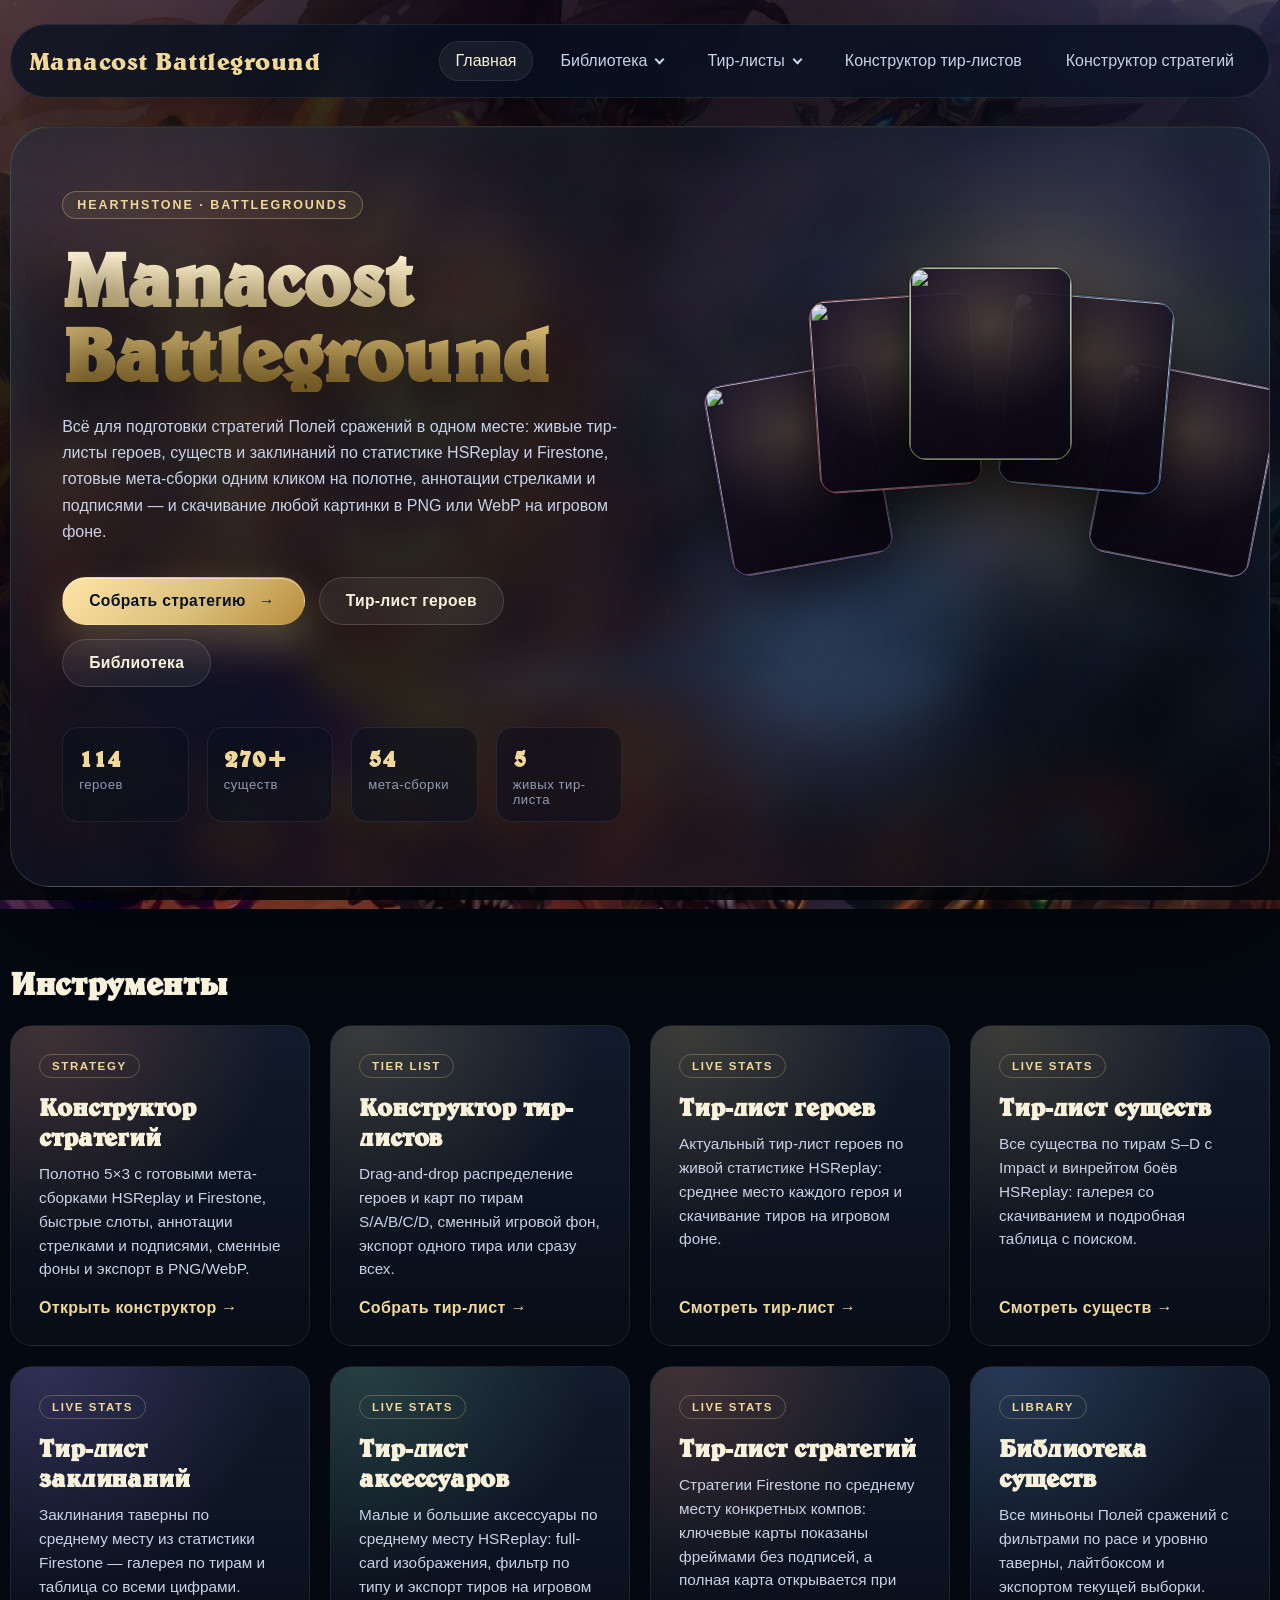
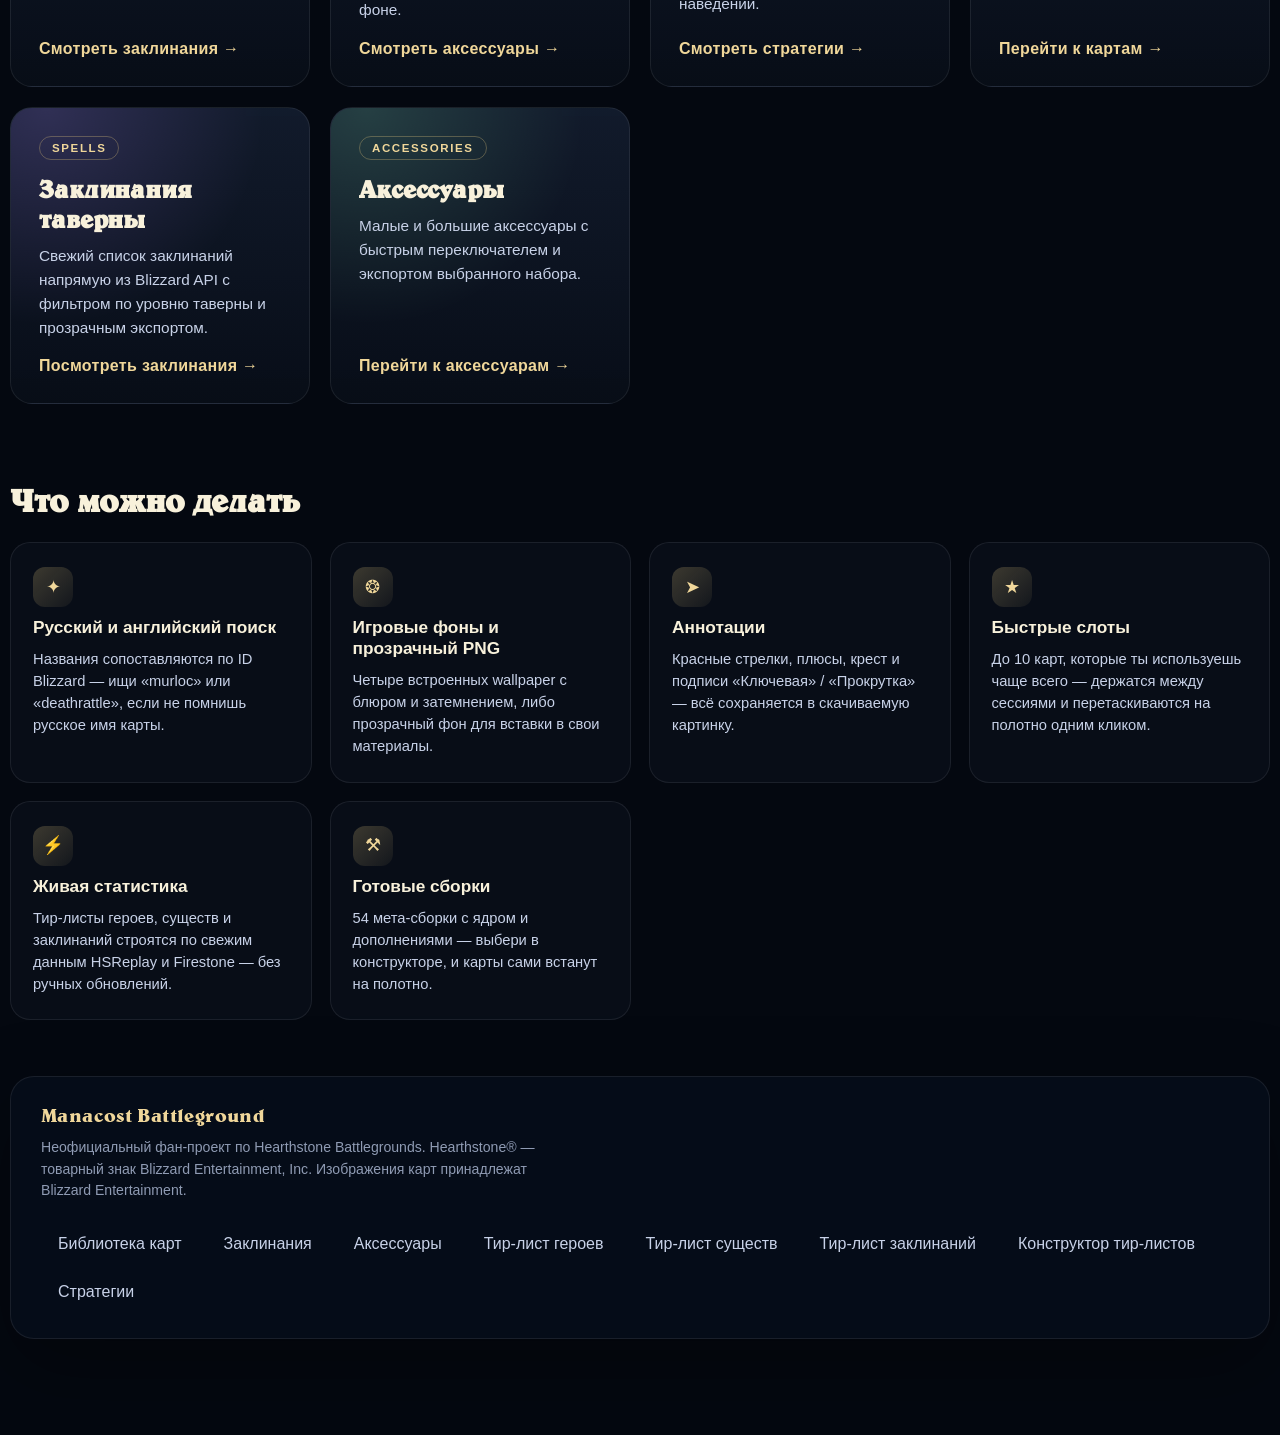
==== commit df116ee2: "Add public tier list API" ====
--- a/index.html
+++ b/index.html
@@ -67,6 +67,14 @@
               <span class="nav-dropdown-item-title">Тир-лист заклинаний</span>
               <span class="nav-dropdown-item-note">Среднее место (Firestone)</span>
             </a>
+            <a class="nav-dropdown-item" href="./trinket-tiers.html">
+              <span class="nav-dropdown-item-title">Тир-лист аксессуаров</span>
+              <span class="nav-dropdown-item-note">Малые и большие аксессуары (HSReplay)</span>
+            </a>
+            <a class="nav-dropdown-item" href="./strategy-tiers.html">
+              <span class="nav-dropdown-item-title">Тир-лист стратегий</span>
+              <span class="nav-dropdown-item-note">Стратегии Firestone и фреймы карт</span>
+            </a>
           </div>
         </div>
         <a class="nav-link" href="./hero-tier-builder.html">Конструктор тир-листов</a>
@@ -107,7 +115,7 @@
               <span class="landing-stat-label">мета-сборки</span>
             </li>
             <li>
-              <span class="landing-stat-value">3</span>
+              <span class="landing-stat-value">5</span>
               <span class="landing-stat-label">живых тир-листа</span>
             </li>
           </ul>
@@ -172,6 +180,20 @@
             <h3>Тир-лист заклинаний</h3>
             <p>Заклинания таверны по среднему месту из статистики Firestone — галерея по тирам и таблица со всеми цифрами.</p>
             <span class="landing-feature-cta">Смотреть заклинания →</span>
+          </a>
+
+          <a class="landing-feature landing-feature-accessories" href="./trinket-tiers.html">
+            <span class="landing-feature-kicker">Live Stats</span>
+            <h3>Тир-лист аксессуаров</h3>
+            <p>Малые и большие аксессуары по среднему месту HSReplay: full-card изображения, фильтр по типу и экспорт тиров на игровом фоне.</p>
+            <span class="landing-feature-cta">Смотреть аксессуары →</span>
+          </a>
+
+          <a class="landing-feature landing-feature-strategy" href="./strategy-tiers.html">
+            <span class="landing-feature-kicker">Live Stats</span>
+            <h3>Тир-лист стратегий</h3>
+            <p>Стратегии Firestone по среднему месту конкретных компов: ключевые карты показаны фреймами без подписей, а полная карта открывается при наведении.</p>
+            <span class="landing-feature-cta">Смотреть стратегии →</span>
           </a>
 
           <a class="landing-feature landing-feature-library" href="./library.html">
--- a/styles.css
+++ b/styles.css
@@ -721,6 +721,265 @@
   display: none;
 }
 
+.strategy-filter-row {
+  display: flex;
+  flex-wrap: wrap;
+  justify-content: flex-end;
+  gap: 10px;
+  max-width: 760px;
+}
+
+.strategy-side-tools {
+  display: grid;
+  justify-items: end;
+  gap: 12px;
+  min-width: min(760px, 100%);
+}
+
+.strategy-source-toggle {
+  display: flex;
+  flex-wrap: wrap;
+  justify-content: flex-end;
+  gap: 8px;
+}
+
+.strategy-download-toolbar {
+  justify-content: flex-end;
+}
+
+.strategy-export-columns {
+  display: inline-flex;
+  align-items: center;
+  gap: 6px;
+  padding-left: 6px;
+  color: var(--muted);
+  font-size: 0.86rem;
+  font-weight: 800;
+}
+
+.strategy-export-columns .chip {
+  min-width: 38px;
+  justify-content: center;
+  padding: 7px 10px;
+}
+
+.strategy-type-chip {
+  min-height: 42px;
+  padding: 7px 10px 7px 8px;
+}
+
+.strategy-type-icon {
+  width: 26px;
+  height: 26px;
+  flex-basis: 26px;
+}
+
+.strategy-type-label {
+  font-weight: 800;
+}
+
+.strategy-type-count {
+  min-width: 24px;
+  padding: 2px 7px;
+  border-radius: 999px;
+  color: var(--muted);
+  background: rgba(255, 255, 255, 0.075);
+  font-size: 0.78rem;
+  font-weight: 800;
+  text-align: center;
+}
+
+.strategy-type-chip.is-active .strategy-type-count {
+  color: #08111e;
+  background: rgba(8, 17, 30, 0.16);
+}
+
+.strategy-tier-stats-compact {
+  grid-template-columns: repeat(2, minmax(0, 1fr));
+}
+
+.strategy-tiers {
+  display: grid;
+  gap: 22px;
+}
+
+.strategy-tier-section {
+  padding: 20px;
+}
+
+.strategy-tier-grid {
+  display: grid;
+  grid-template-columns: repeat(auto-fill, minmax(360px, 1fr));
+  gap: 18px;
+}
+
+.strategy-tier-card {
+  display: grid;
+  gap: 13px;
+  min-width: 0;
+  padding: 16px 16px 18px;
+  border: 1px solid rgba(219, 192, 122, 0.14);
+  border-radius: 8px;
+  background:
+    linear-gradient(180deg, rgba(18, 30, 51, 0.86), rgba(7, 16, 31, 0.84)),
+    radial-gradient(circle at 14% 0%, rgba(219, 192, 122, 0.12), transparent 34%);
+  box-shadow: 0 18px 42px rgba(0, 0, 0, 0.24);
+  transition: transform 0.18s ease, border-color 0.18s ease, box-shadow 0.18s ease;
+}
+
+.strategy-tier-card:hover {
+  transform: translateY(-2px);
+  border-color: rgba(240, 215, 154, 0.34);
+  box-shadow: 0 24px 60px rgba(0, 0, 0, 0.32);
+}
+
+.strategy-tier-card-header {
+  display: flex;
+  align-items: flex-start;
+  justify-content: space-between;
+  gap: 14px;
+  min-width: 0;
+}
+
+.strategy-tier-title-block {
+  display: grid;
+  gap: 4px;
+  min-width: 0;
+}
+
+.strategy-tier-kicker {
+  color: var(--gold-strong);
+  font-size: 0.72rem;
+  font-weight: 800;
+  letter-spacing: 0.08em;
+  text-transform: uppercase;
+}
+
+.strategy-tier-name {
+  margin: 0;
+  color: var(--text);
+  font-family: "Segoe UI", sans-serif;
+  font-size: 1rem;
+  line-height: 1.25;
+  letter-spacing: 0;
+}
+
+.strategy-tier-mark {
+  display: grid;
+  place-items: center;
+  width: 42px;
+  height: 42px;
+  flex: 0 0 42px;
+  border-radius: 8px;
+  border: 1px solid rgba(219, 192, 122, 0.34);
+  color: #08111e;
+  background: linear-gradient(135deg, var(--gold-strong), #b89e61);
+  font-family: "BgDisplay", serif;
+  font-size: 1.25rem;
+  box-shadow: inset 0 0 0 1px rgba(255, 255, 255, 0.22), 0 10px 22px rgba(0, 0, 0, 0.24);
+}
+
+.strategy-tier-mark-c,
+.strategy-tier-mark-d {
+  color: var(--text);
+  background: rgba(255, 255, 255, 0.08);
+}
+
+.strategy-tier-stats {
+  display: grid;
+  grid-template-columns: repeat(4, minmax(0, 1fr));
+  gap: 8px;
+  margin: 0;
+}
+
+.strategy-tier-stat {
+  min-width: 0;
+  padding: 8px 9px;
+  border-radius: 8px;
+  background: rgba(255, 255, 255, 0.055);
+}
+
+.strategy-tier-stat dt,
+.strategy-tier-stat dd {
+  margin: 0;
+}
+
+.strategy-tier-stat dt {
+  color: var(--muted-soft);
+  font-size: 0.68rem;
+  font-weight: 800;
+  letter-spacing: 0.04em;
+  text-transform: uppercase;
+}
+
+.strategy-tier-stat dd {
+  margin-top: 3px;
+  color: var(--text);
+  font-size: 0.86rem;
+  font-weight: 800;
+  white-space: nowrap;
+  overflow: hidden;
+  text-overflow: ellipsis;
+}
+
+.strategy-frame-grid {
+  display: grid;
+  grid-template-columns: repeat(5, minmax(0, 1fr));
+  gap: 7px;
+  align-items: end;
+}
+
+.strategy-frame {
+  display: block;
+  min-width: 0;
+  aspect-ratio: 0.715;
+  overflow: hidden;
+  border-radius: 7px;
+  border: 1px solid rgba(255, 255, 255, 0.08);
+  background: rgba(255, 255, 255, 0.045);
+  cursor: zoom-in;
+  transition: transform 0.16s ease, border-color 0.16s ease, filter 0.16s ease;
+}
+
+.strategy-frame:hover,
+.strategy-frame:focus-visible {
+  z-index: 2;
+  border-color: rgba(240, 215, 154, 0.74);
+  filter: brightness(1.08);
+  outline: none;
+  transform: translateY(-4px) scale(1.05);
+}
+
+.strategy-frame img {
+  width: 100%;
+  height: 100%;
+  object-fit: contain;
+  object-position: center bottom;
+}
+
+.strategy-card-preview {
+  position: fixed;
+  z-index: 80;
+  width: min(310px, 30vw);
+  min-width: 220px;
+  max-width: 340px;
+  pointer-events: none;
+  opacity: 0;
+  transform: translateY(8px) scale(0.98);
+  transition: opacity 0.12s ease, transform 0.12s ease;
+}
+
+.strategy-card-preview.is-visible {
+  opacity: 1;
+  transform: translateY(0) scale(1);
+}
+
+.strategy-card-preview img {
+  width: 100%;
+  border-radius: 14px;
+  filter: drop-shadow(0 24px 34px rgba(0, 0, 0, 0.58));
+}
+
 .library-card-grid-flat {
   margin-top: 8px;
 }
@@ -2889,3 +3148,107 @@
   border-color: rgba(240, 215, 154, 0.65);
   box-shadow: 0 0 0 1px rgba(240, 215, 154, 0.35);
 }
+
+/* --- Фильтры тир-листов и кликабельные плитки --- */
+
+.tier-filters-panel {
+  display: grid;
+  gap: 14px;
+  padding: 18px 22px;
+  border: 1px solid var(--panel-border);
+  border-radius: var(--radius-lg);
+  background: var(--panel);
+  box-shadow: var(--shadow);
+}
+
+.card-render-tile {
+  cursor: zoom-in;
+}
+
+.card-render-tile:focus-visible {
+  outline: 2px solid var(--gold-strong);
+  outline-offset: 3px;
+  border-radius: 12px;
+}
+
+@media (max-width: 720px) {
+  .strategy-filter-row {
+    justify-content: flex-start;
+  }
+
+  .strategy-tier-grid {
+    grid-template-columns: minmax(0, 1fr);
+  }
+
+  .strategy-tier-stats {
+    grid-template-columns: repeat(2, minmax(0, 1fr));
+  }
+
+  .strategy-frame-grid {
+    grid-template-columns: repeat(4, minmax(0, 1fr));
+  }
+}
+
+@media (max-width: 440px) {
+  .strategy-tier-section,
+  .strategy-tier-card {
+    padding: 12px;
+  }
+
+  .strategy-frame-grid {
+    grid-template-columns: repeat(3, minmax(0, 1fr));
+  }
+}
+
+body .strategy-tiers-main .strategy-tier-grid {
+  display: grid;
+  grid-template-columns: repeat(auto-fill, minmax(360px, 1fr));
+  gap: 18px;
+}
+
+body .strategy-tiers-main .strategy-tier-card {
+  display: grid;
+  grid-template-columns: minmax(0, 1fr);
+  gap: 13px;
+}
+
+body .strategy-tiers-main .strategy-tier-stats {
+  display: grid;
+  grid-template-columns: repeat(4, minmax(0, 1fr));
+}
+
+body .strategy-tiers-main .strategy-frame-grid {
+  display: grid;
+  grid-template-columns: repeat(5, minmax(0, 1fr));
+  gap: 7px;
+}
+
+body .strategy-tiers-main .strategy-frame {
+  aspect-ratio: 0.715;
+}
+
+body .strategy-tiers-main .strategy-frame img {
+  width: 100%;
+  height: 100%;
+  object-fit: contain;
+}
+
+@media (max-width: 720px) {
+  body .strategy-tiers-main .strategy-tier-grid {
+    grid-template-columns: minmax(0, 1fr);
+  }
+
+  body .strategy-tiers-main .strategy-tier-stats {
+    grid-template-columns: repeat(2, minmax(0, 1fr));
+  }
+
+  body .strategy-tiers-main .strategy-frame-grid {
+    grid-template-columns: repeat(4, minmax(0, 1fr));
+  }
+}
+
+@media (max-width: 440px) {
+  body .strategy-tiers-main .strategy-frame-grid {
+    grid-template-columns: repeat(3, minmax(0, 1fr));
+  }
+}
